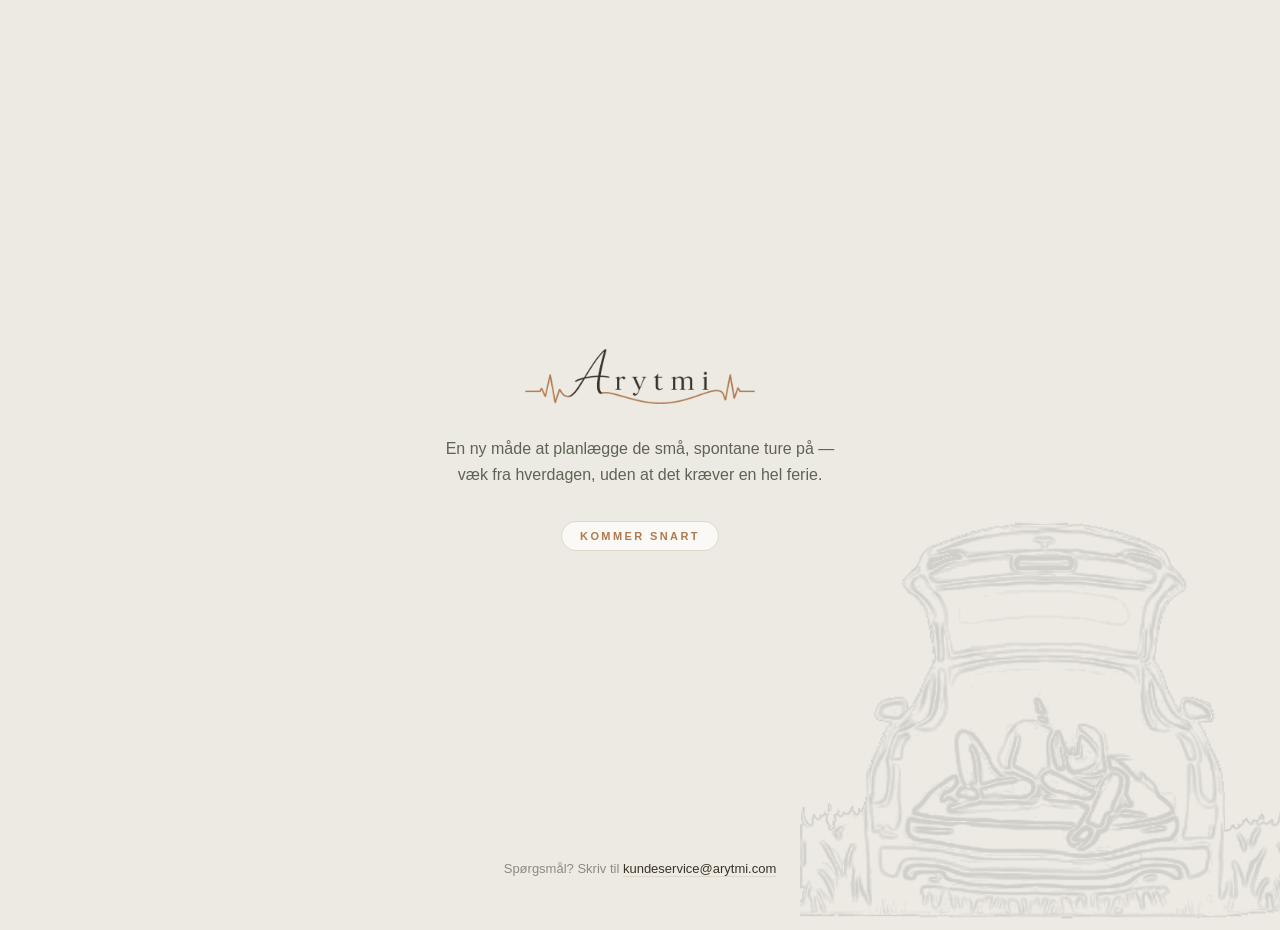
==== index.html @ 5a31b694 "Kontaktadressen er kundeservice@arytmi.com Faelles postkasse for Kennet og Oliivia i stedet for olii" ====
<!doctype html>
<html lang="da">
<head>
<meta charset="UTF-8">
<!--
  INDHOLDSPOLITIK (CSP). Tilføjet 11. september 2026.

  Den siger, hvad browseren OVERHOVEDET må hente på den her side. Alt er
  `none` som udgangspunkt, og så åbnes der præcis det, siden bruger:

    style-src 'self' 'unsafe-inline'    sidens eget <style>, som står inline.
    img-src 'self'                      logo, bil og favicons. Alle herfra.

  Siden har intet script og taler ikke med nogen server, så der er hverken
  script-src eller connect-src. Kommer der et script her en dag, siger
  browserkonsollen fra med det samme.
    base-uri 'none'      ingen kan skyde et <base>-tag ind og flytte
                         alle relative adresser et andet sted hen.
    form-action 'none'   formularerne herinde sendes af JavaScript, som
                         altid kalder preventDefault(). Uden den linje
                         ville en formular uden JavaScript submitte til
                         sig selv med GET - og på aktiver- og
                         nulstil-siderne ville kodeordet så stå i
                         adresselinjen og i browserhistorikken.

  HVORFOR ET <meta>-TAG OG IKKE EN HTTP-HEADER: siderne udgives af GitHub
  Pages, som ikke kan sætte headers. Prisen er, at `frame-ancestors` og
  `report-uri` IKKE virker i et meta-tag - de ignoreres. Siderne kan
  altså stadig lægges i en iframe af en fremmed. Skal det lukkes, kræver
  det en vært, der kan sætte headers (Cloudflare Pages, Netlify).

  HVORFOR 'unsafe-inline' OG IKKE HASHES: al CSS og JavaScript står inline
  i filen, og hashes ville være strengere. De ville også betyde, at siden
  holder op med at virke, hver gang nogen retter et komma i scriptet og
  glemmer at regne hashen om - lydløst, uden fejl på skærmen. På en side,
  hvor en kunde aktiverer sin konto, er det den dyreste slags fælde.
  Beskyttelsen mod indsprøjtet HTML ligger et andet sted, og den er reel:
  siderne skriver ALTID med textContent, aldrig innerHTML.

  ⚠️ `connect-src` peger på Supabase-projektets adresse. Skiftes projektet
  - fx ved en genskabelse fra backup - skal den her linje med. Ellers kan
  siden ikke tale med serveren, og fejlen står kun i browserkonsollen.
-->
<meta http-equiv="Content-Security-Policy" content="default-src 'none'; style-src 'self' 'unsafe-inline'; img-src 'self'; base-uri 'none'; form-action 'none'">
<meta name="viewport" content="width=device-width, initial-scale=1">
<title>Arytmi — kommer snart</title>
<meta name="description" content="Arytmi. En ny måde at planlægge de små, spontane ture på. Kommer snart.">
<link rel="icon" href="favicon.ico" sizes="any">
<link rel="icon" href="favicon-32.png" sizes="32x32" type="image/png">
<link rel="apple-touch-icon" href="apple-touch-icon-180.png">
<style>
  @charset "UTF-8";
  :root{
    --gran:#3a3227;
    --gran-mørk:#241f18;
    --fjord:#5f6353;
    --rav:#b0794e;
    --bund:#eceae3;
    --flade:#faf9f5;
    --tekst:#2e2a24;
    --dæmpet:#8e8a7f;
    --linje:#ddd8cb;
  }
  *{margin:0;padding:0;box-sizing:border-box}
  html,body{height:100%}
  body{
    background:var(--bund);
    color:var(--tekst);
    font-family:-apple-system,BlinkMacSystemFont,"Segoe UI",Roboto,sans-serif;
    display:flex;
    align-items:center;
    justify-content:center;
    min-height:100dvh;
    position:relative;
    overflow:hidden;
    padding:24px;
  }
  .bil{
    position:absolute;
    bottom:-30px;
    right:-40px;
    width:min(70vw,520px);
    opacity:.14;
    filter:grayscale(1);
    pointer-events:none;
  }
  .indhold{
    position:relative;
    z-index:1;
    text-align:center;
    max-width:420px;
  }
  .logo{
    width:min(230px,60vw);
    height:auto;
    margin:0 auto 32px;
    display:block;
  }
  .sr-only{
    position:absolute;width:1px;height:1px;padding:0;margin:-1px;overflow:hidden;
    clip:rect(0,0,0,0);white-space:nowrap;border:0;
  }
  p.lead{
    font-size:16px;
    line-height:1.6;
    color:var(--fjord);
    margin-bottom:34px;
  }
  .etiket{
    display:inline-block;
    font-size:11px;
    letter-spacing:2.4px;
    text-transform:uppercase;
    color:var(--rav);
    font-weight:600;
    border:1px solid var(--linje);
    border-radius:20px;
    padding:8px 18px;
    background:var(--flade);
  }
  footer{
    position:absolute;
    bottom:24px;
    left:0;
    right:0;
    text-align:center;
    font-size:13px;
    color:var(--dæmpet);
  }
  footer a{
    color:var(--gran);
    text-decoration:none;
    border-bottom:1px solid var(--linje);
  }
</style>
</head>
<body>
  <img class="bil" src="bil-streg.png" alt="" aria-hidden="true">
  <div class="indhold">
    <h1 class="sr-only">Arytmi</h1>
    <img class="logo" src="logo.png" alt="Arytmi">
    <p class="lead">En ny måde at planlægge de små, spontane ture på — væk fra hverdagen, uden at det kræver en hel ferie.</p>
    <span class="etiket">Kommer snart</span>
  </div>
  <footer>Spørgsmål? Skriv til <a href="mailto:kundeservice@arytmi.com">kundeservice@arytmi.com</a></footer>
</body>
</html>
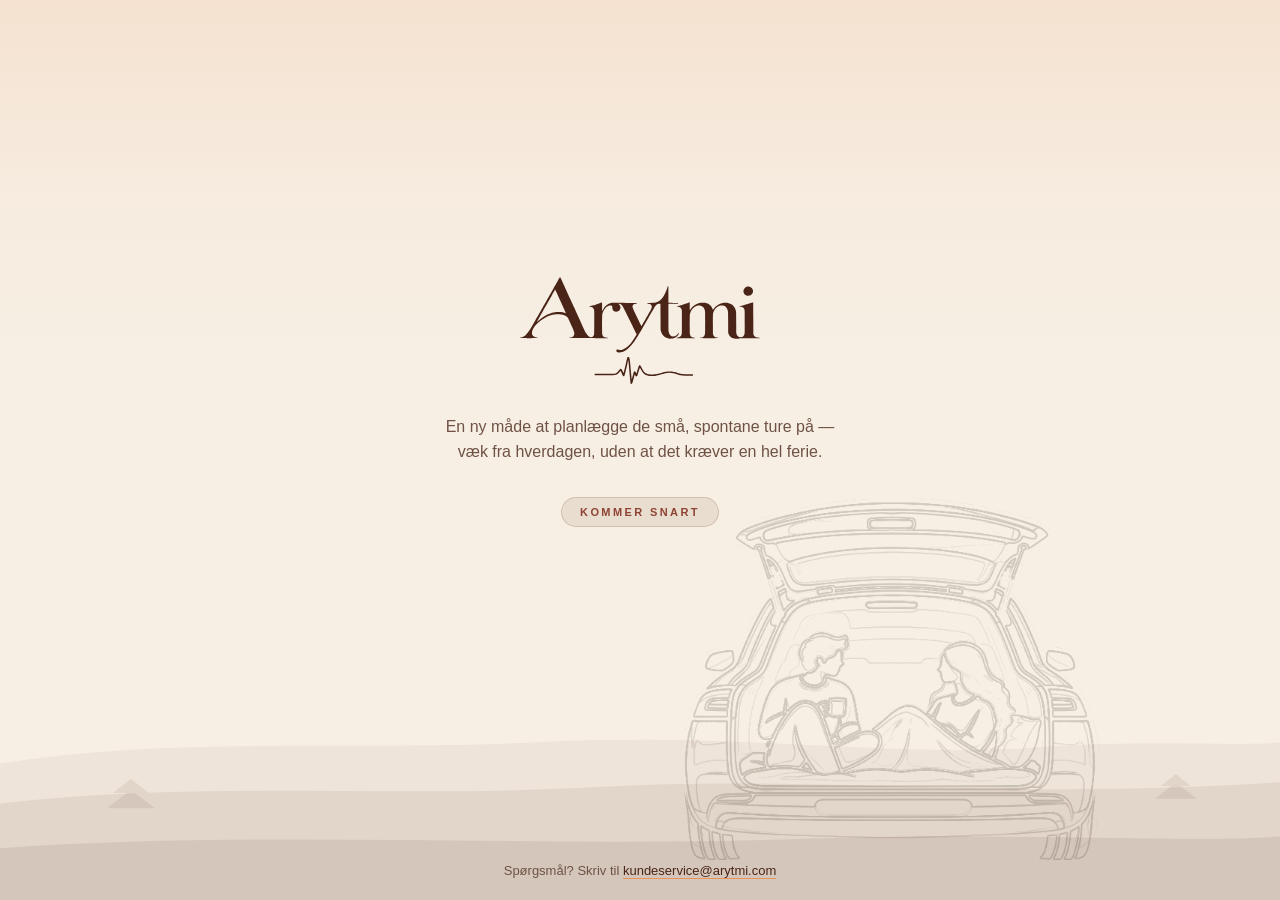
==== commit 6f939d37: "Forsiden i appens nye udseende Oliivias palette, det nye logo (arytmi_brun.svg fra app-repoet), en s" ====
--- a/index.html
+++ b/index.html
@@ -50,22 +50,23 @@
 <link rel="apple-touch-icon" href="apple-touch-icon-180.png">
 <style>
   @charset "UTF-8";
+  /* Ny udgave 27/9 2026: appens palette, logo og signaturbil, så siden ser
+     ud som appen. Farverne er Oliivias palette (samme som app.css); de
+     afledte (dæmpet tekst, streger) er brun blandet i creme, som i appen. */
   :root{
-    --gran:#3a3227;
-    --gran-mørk:#241f18;
-    --fjord:#5f6353;
-    --rav:#b0794e;
-    --bund:#eceae3;
-    --flade:#faf9f5;
-    --tekst:#2e2a24;
-    --dæmpet:#8e8a7f;
-    --linje:#ddd8cb;
+    --brun:#4a2417;          /* Deep Brown */
+    --creme:#f7efe4;         /* Warm Cream */
+    --sand:#e9ddcf;          /* Soft Sand */
+    --rust:#8e4333;          /* Warm Rust Red — 5,2:1 på sand */
+    --cta:#e8935a;           /* CTA Orange */
+    --daempet:#6f5245;       /* brun i creme — 5,9:1 på creme */
+    --linje:rgba(74,36,23,.16);
   }
   *{margin:0;padding:0;box-sizing:border-box}
   html,body{height:100%}
   body{
-    background:var(--bund);
-    color:var(--tekst);
+    background:var(--creme);
+    color:var(--brun);
     font-family:-apple-system,BlinkMacSystemFont,"Segoe UI",Roboto,sans-serif;
     display:flex;
     align-items:center;
@@ -73,15 +74,22 @@
     min-height:100dvh;
     position:relative;
     overflow:hidden;
-    padding:24px;
+    padding:24px 24px 120px;
   }
+  /* Landskabet fra appens baggrund (.app-baggrund i appens index.html):
+     varm hvisken øverst, bakker og to træer nederst. */
+  .landskab{position:absolute;inset:0;pointer-events:none;z-index:0}
+  .landskab::before{content:'';position:absolute;top:0;left:0;right:0;height:360px;
+    background:linear-gradient(to bottom,rgba(232,147,90,.14),rgba(232,147,90,.04) 52%,transparent)}
+  .landskab svg{position:absolute;bottom:0;left:0;width:100%;height:200px}
+  /* Signaturbilen som stregtegning — den ægte illustration kørt gennem
+     brand/lav-stregtegning.py i app-repoet. Står på bakkerne, bag dem. */
   .bil{
     position:absolute;
-    bottom:-30px;
-    right:-40px;
-    width:min(70vw,520px);
-    opacity:.14;
-    filter:grayscale(1);
+    bottom:34px;
+    right:max(-30px, calc(50% - 460px));
+    width:min(64vw,420px);
+    opacity:.2;
     pointer-events:none;
   }
   .indhold{
@@ -91,9 +99,9 @@
     max-width:420px;
   }
   .logo{
-    width:min(230px,60vw);
+    width:min(240px,62vw);
     height:auto;
-    margin:0 auto 32px;
+    margin:0 auto 30px;
     display:block;
   }
   .sr-only{
@@ -103,42 +111,54 @@
   p.lead{
     font-size:16px;
     line-height:1.6;
-    color:var(--fjord);
-    margin-bottom:34px;
+    color:var(--daempet);
+    margin-bottom:32px;
   }
   .etiket{
     display:inline-block;
     font-size:11px;
     letter-spacing:2.4px;
     text-transform:uppercase;
-    color:var(--rav);
-    font-weight:600;
+    color:var(--rust);
+    font-weight:700;
     border:1px solid var(--linje);
     border-radius:20px;
     padding:8px 18px;
-    background:var(--flade);
+    background:var(--sand);
   }
   footer{
     position:absolute;
-    bottom:24px;
+    bottom:22px;
     left:0;
     right:0;
     text-align:center;
     font-size:13px;
-    color:var(--dæmpet);
+    color:var(--daempet);
+    z-index:1;
   }
   footer a{
-    color:var(--gran);
+    color:var(--brun);
     text-decoration:none;
-    border-bottom:1px solid var(--linje);
+    border-bottom:1px solid var(--cta);
   }
 </style>
 </head>
 <body>
-  <img class="bil" src="bil-streg.png" alt="" aria-hidden="true">
+  <div class="landskab" aria-hidden="true">
+    <img class="bil" src="signaturbil-streg.png" alt="">
+    <svg viewBox="0 0 430 170" preserveAspectRatio="none">
+      <path d="M0 54 C60 30 120 44 180 36 C250 27 300 50 350 40 C390 33 415 40 430 36 V170 H0 Z" fill="#4a2417" opacity=".05"/>
+      <path d="M0 88 C70 68 130 84 200 74 C280 63 330 86 430 70 V170 H0 Z" fill="#4a2417" opacity=".07"/>
+      <path d="M0 126 C90 110 180 126 270 118 C340 112 400 122 430 116 V170 H0 Z" fill="#4a2417" opacity=".09"/>
+      <g fill="#4a2417" opacity=".08">
+        <path d="m36 92 8-16 8 16zM38 79l6-12 6 12z"/>
+        <path d="m388 84 7-14 7 14zM390 73l5-10 5 10z"/>
+      </g>
+    </svg>
+  </div>
   <div class="indhold">
     <h1 class="sr-only">Arytmi</h1>
-    <img class="logo" src="logo.png" alt="Arytmi">
+    <img class="logo" src="logo-2026.svg" alt="Arytmi">
     <p class="lead">En ny måde at planlægge de små, spontane ture på — væk fra hverdagen, uden at det kræver en hel ferie.</p>
     <span class="etiket">Kommer snart</span>
   </div>
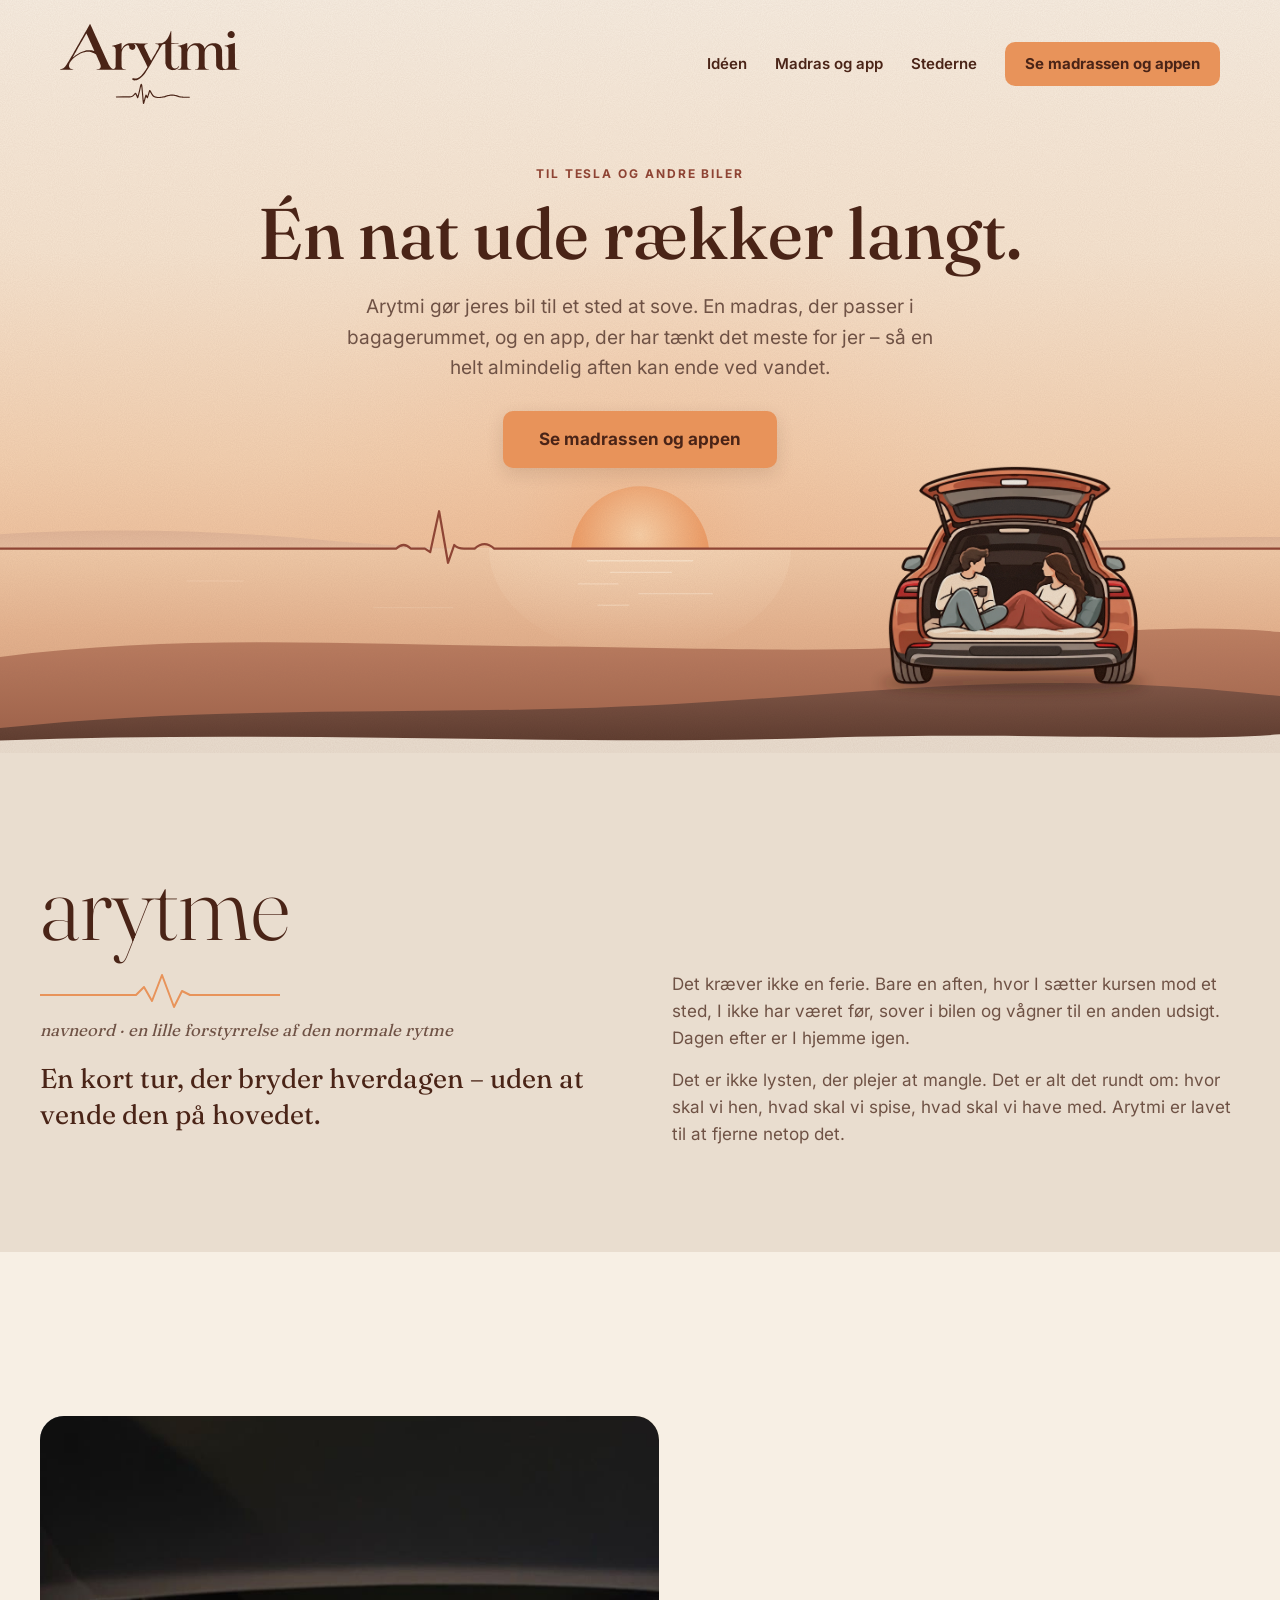
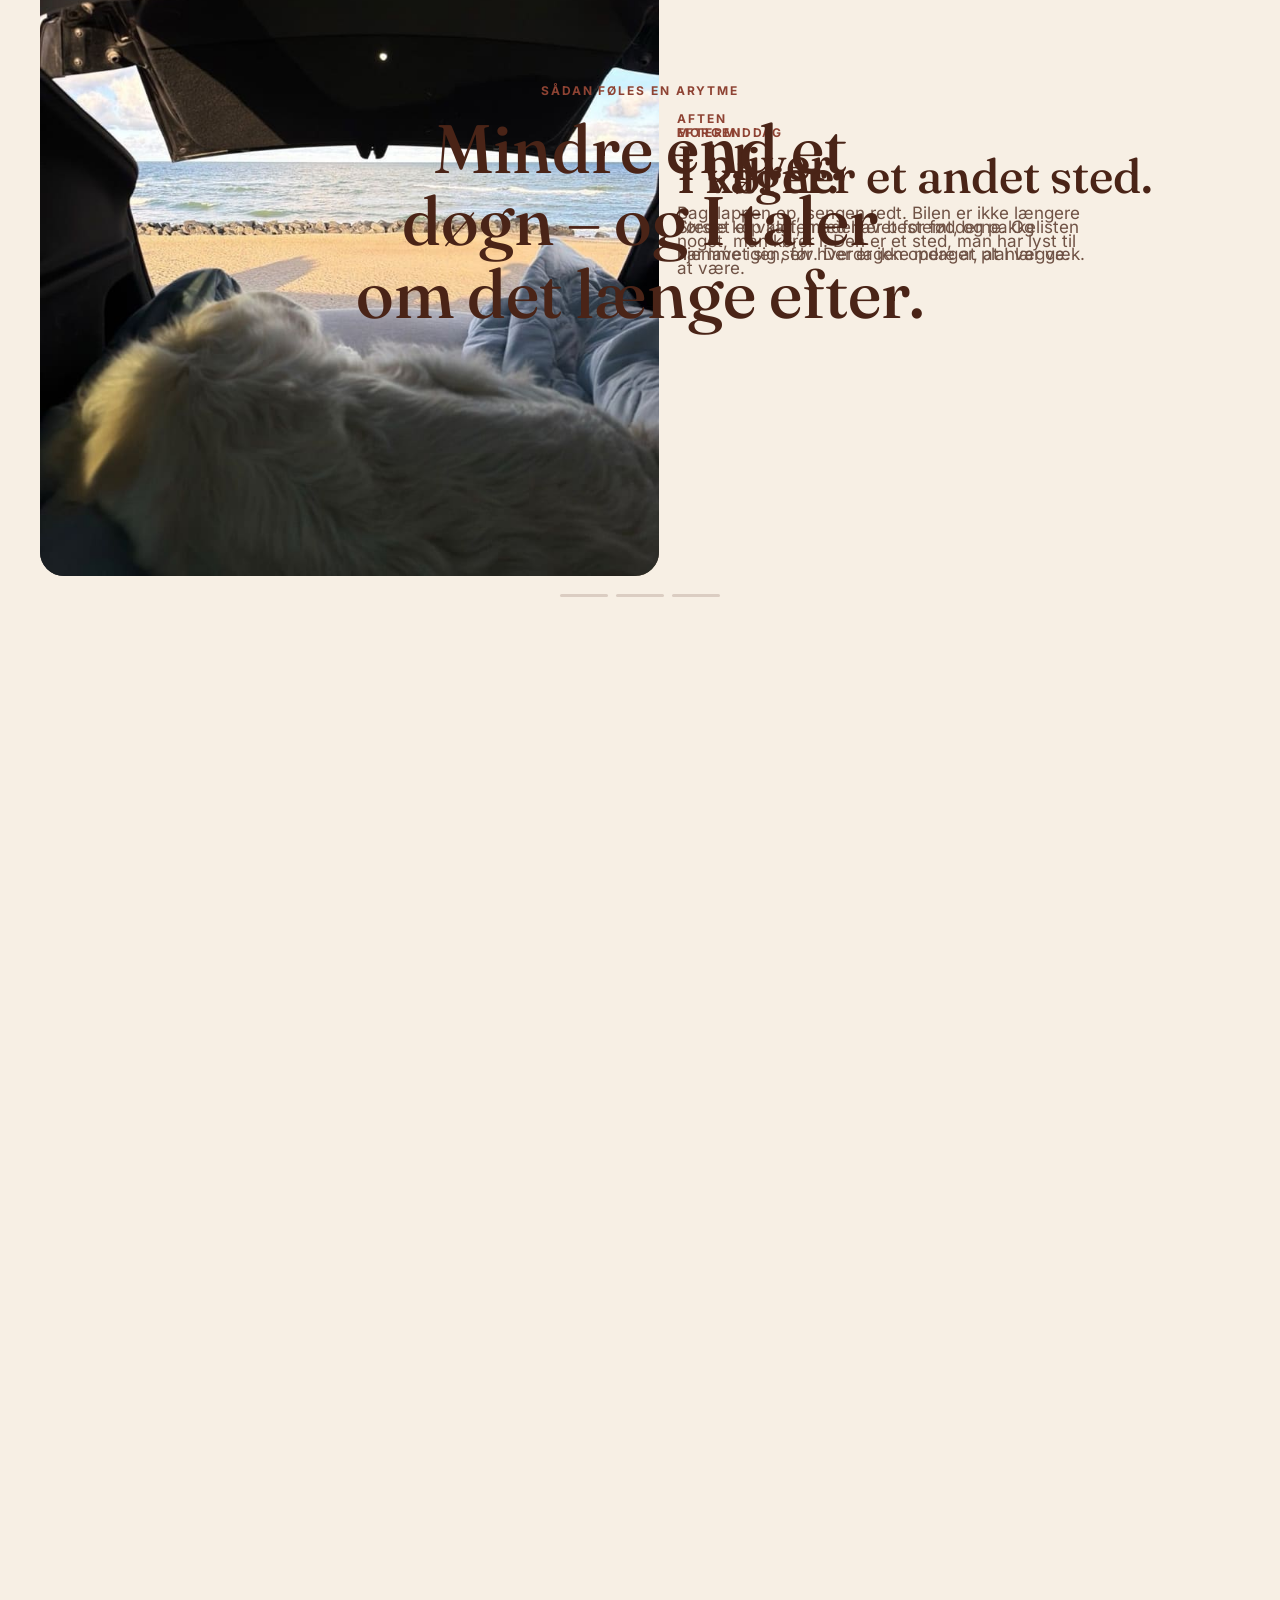
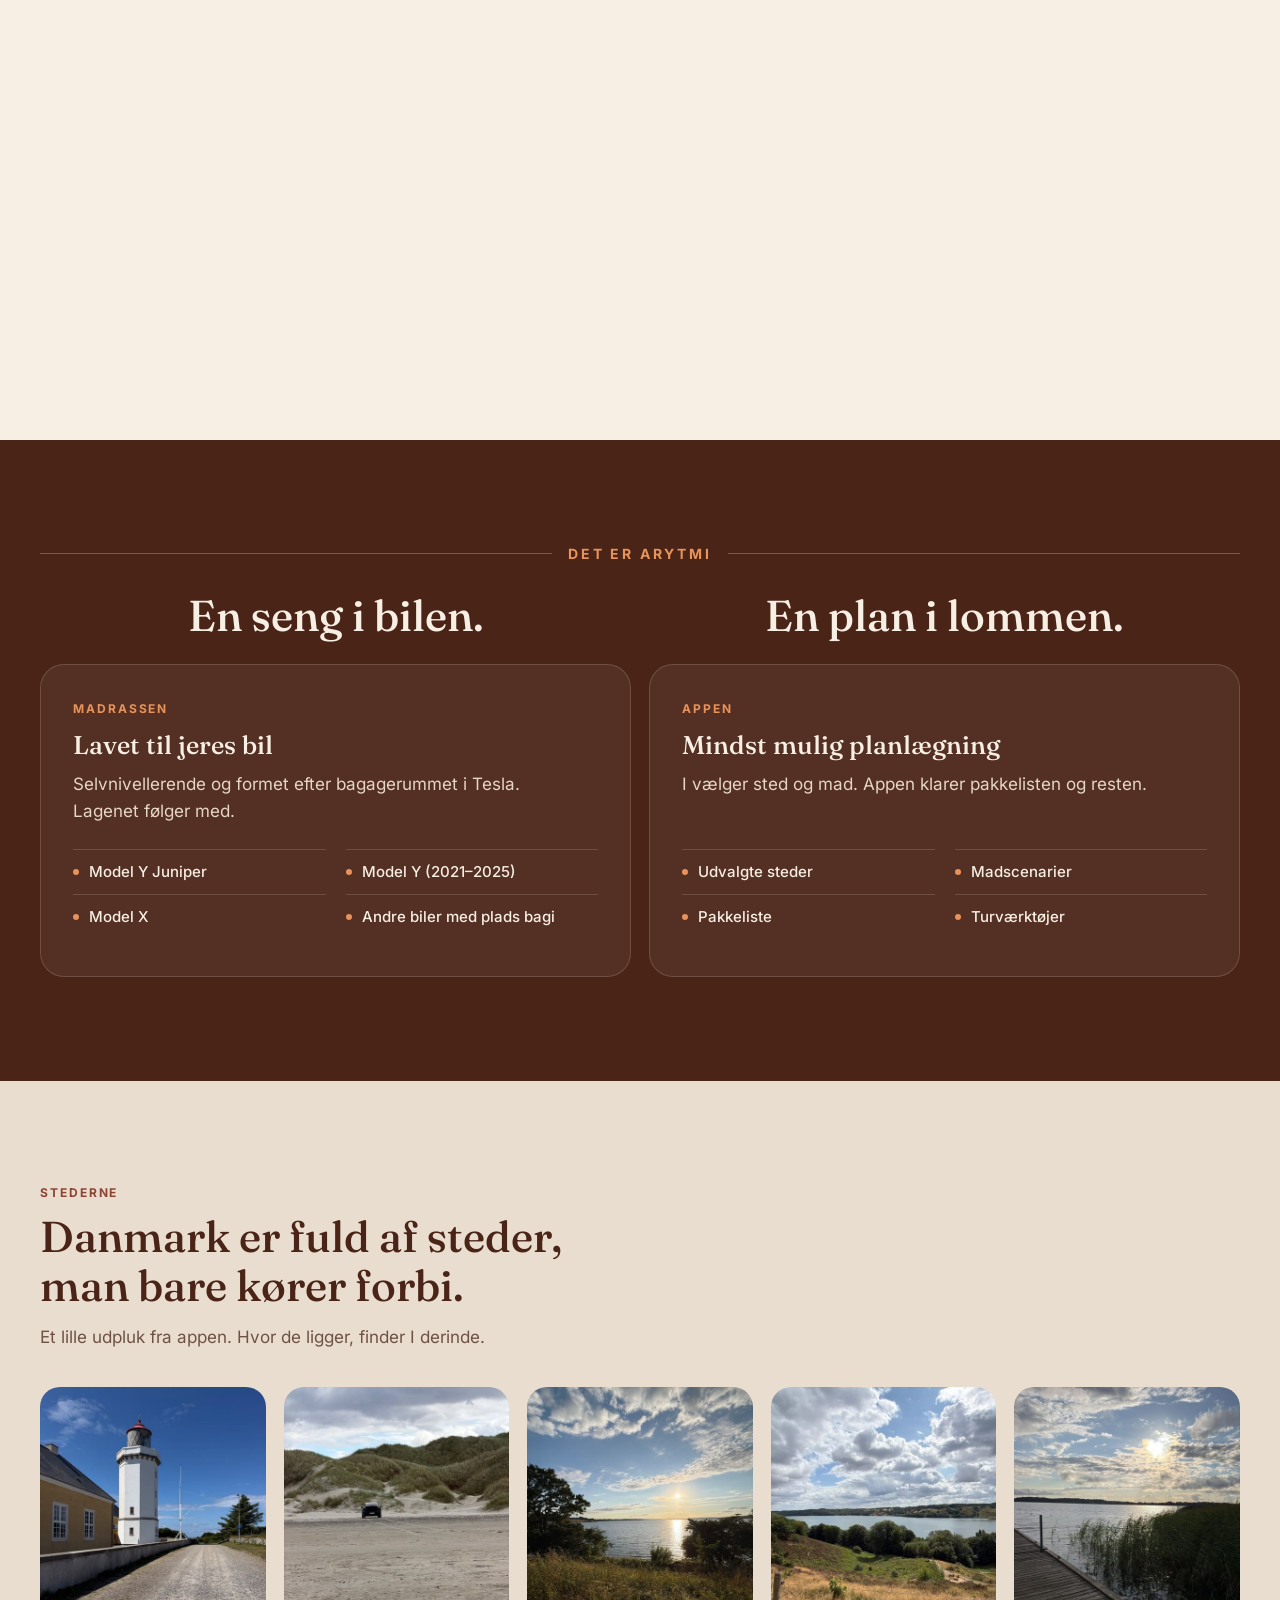
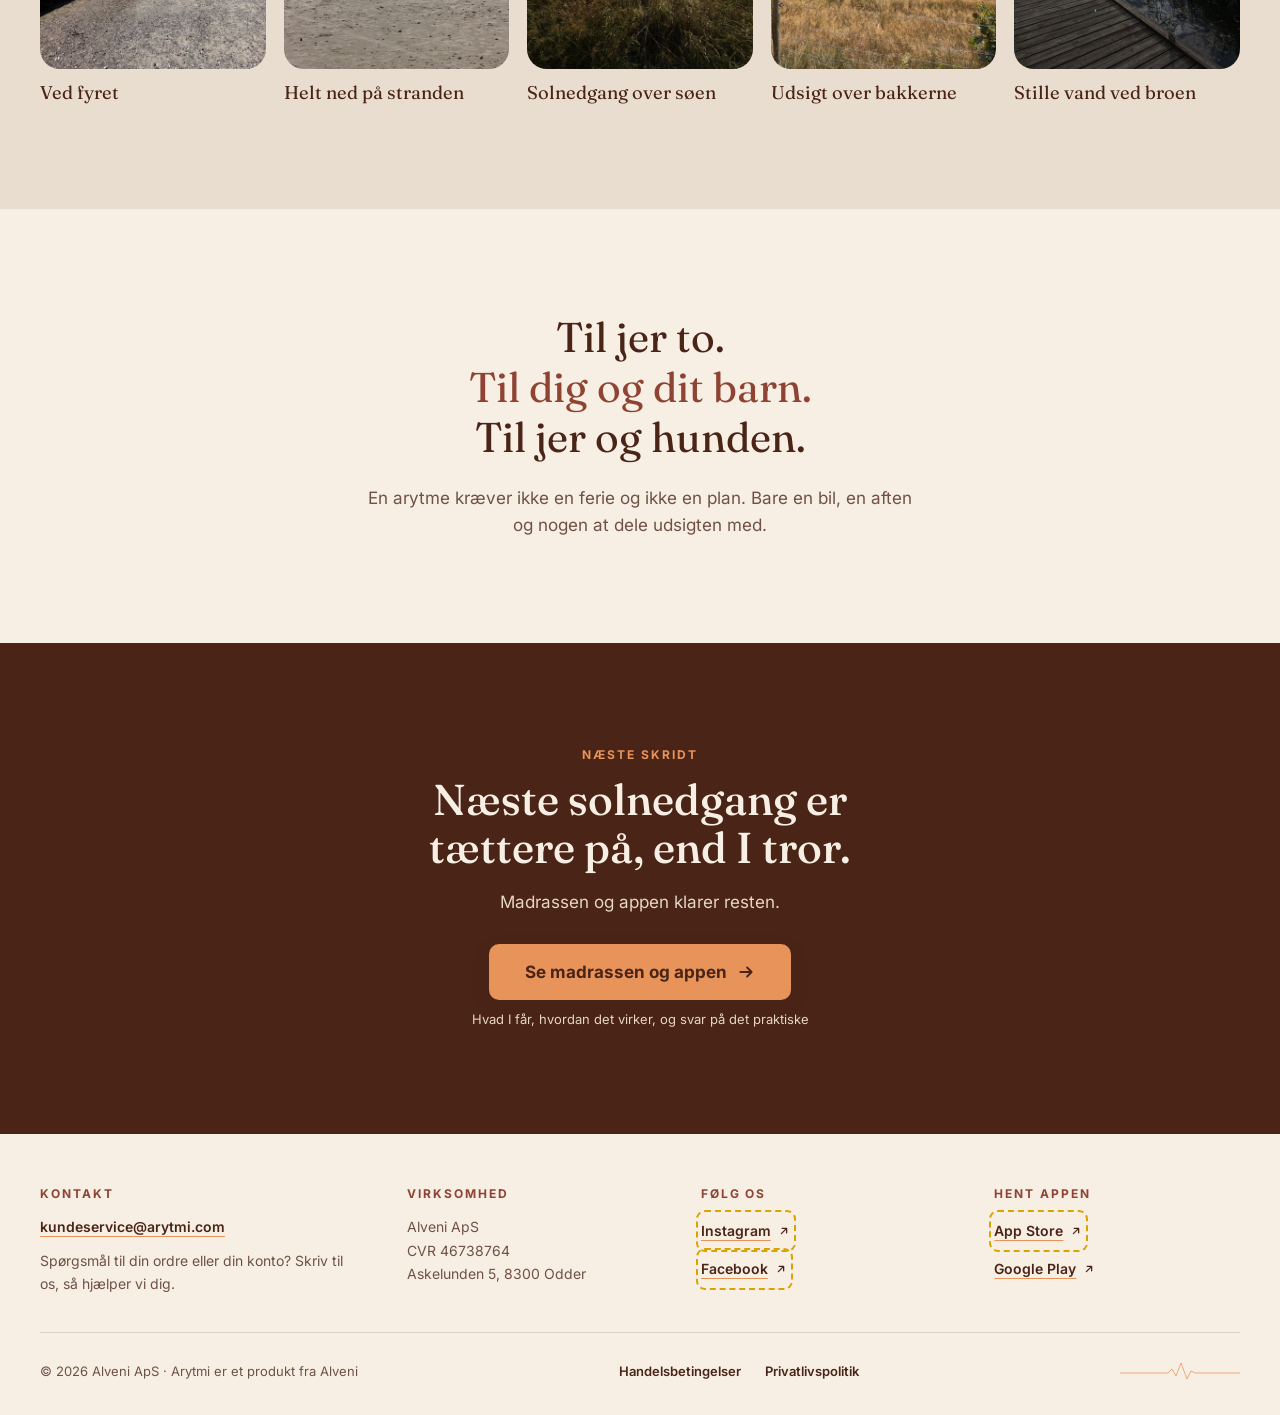
==== commit cb59f6c8: "Ny forside til arytmi.com: tegnet scene, øjeblikke og scroll-bevægelse Afløser "kommer snart". Siden" ====
--- a/index.html
+++ b/index.html
@@ -9,159 +9,885 @@
   `none` som udgangspunkt, og så åbnes der præcis det, siden bruger:
 
     style-src 'self' 'unsafe-inline'    sidens eget <style>, som står inline.
-    img-src 'self'                      logo, bil og favicons. Alle herfra.
+    img-src 'self'                      fotos, tegning, logo og favicons. Alle herfra.
+    font-src 'self'                     sidens egne skrifter i fonts/. Uden den
+                                        blokeres Fraunces og Inter lydløst (kun en
+                                        fejl i konsollen), og hele udtrykket falder
+                                        tilbage til systemskrift. (Tilføjet 3/10 2026.)
 
   Siden har intet script og taler ikke med nogen server, så der er hverken
   script-src eller connect-src. Kommer der et script her en dag, siger
   browserkonsollen fra med det samme.
     base-uri 'none'      ingen kan skyde et <base>-tag ind og flytte
                          alle relative adresser et andet sted hen.
-    form-action 'none'   formularerne herinde sendes af JavaScript, som
-                         altid kalder preventDefault(). Uden den linje
-                         ville en formular uden JavaScript submitte til
-                         sig selv med GET - og på aktiver- og
-                         nulstil-siderne ville kodeordet så stå i
-                         adresselinjen og i browserhistorikken.
+    form-action 'none'   formularerne på aktiver- og nulstil-siderne sendes
+                         af JavaScript, som altid kalder preventDefault().
+                         Uden den linje ville en formular uden JavaScript
+                         submitte til sig selv med GET - og kodeordet ville
+                         så stå i adresselinjen og i browserhistorikken.
 
   HVORFOR ET <meta>-TAG OG IKKE EN HTTP-HEADER: siderne udgives af GitHub
   Pages, som ikke kan sætte headers. Prisen er, at `frame-ancestors` og
   `report-uri` IKKE virker i et meta-tag - de ignoreres. Siderne kan
   altså stadig lægges i en iframe af en fremmed. Skal det lukkes, kræver
   det en vært, der kan sætte headers (Cloudflare Pages, Netlify).
-
-  HVORFOR 'unsafe-inline' OG IKKE HASHES: al CSS og JavaScript står inline
-  i filen, og hashes ville være strengere. De ville også betyde, at siden
-  holder op med at virke, hver gang nogen retter et komma i scriptet og
-  glemmer at regne hashen om - lydløst, uden fejl på skærmen. På en side,
-  hvor en kunde aktiverer sin konto, er det den dyreste slags fælde.
-  Beskyttelsen mod indsprøjtet HTML ligger et andet sted, og den er reel:
-  siderne skriver ALTID med textContent, aldrig innerHTML.
-
-  ⚠️ `connect-src` peger på Supabase-projektets adresse. Skiftes projektet
-  - fx ved en genskabelse fra backup - skal den her linje med. Ellers kan
-  siden ikke tale med serveren, og fejlen står kun i browserkonsollen.
 -->
-<meta http-equiv="Content-Security-Policy" content="default-src 'none'; style-src 'self' 'unsafe-inline'; img-src 'self'; base-uri 'none'; form-action 'none'">
+<meta http-equiv="Content-Security-Policy" content="default-src 'none'; style-src 'self' 'unsafe-inline'; img-src 'self'; font-src 'self'; base-uri 'none'; form-action 'none'">
 <meta name="viewport" content="width=device-width, initial-scale=1">
-<title>Arytmi — kommer snart</title>
-<meta name="description" content="Arytmi. En ny måde at planlægge de små, spontane ture på. Kommer snart.">
-<link rel="icon" href="favicon.ico" sizes="any">
-<link rel="icon" href="favicon-32.png" sizes="32x32" type="image/png">
-<link rel="apple-touch-icon" href="apple-touch-icon-180.png">
+<!--
+  FORSIDEN — arytmi.com. Skrevet om 3. oktober 2026 efter Kennets gennemsyn:
+  mere indhold, en tegnet scene i toppen i stedet for et foto, og ingen
+  konto/login i toppen.
+
+  1) SIDEN ER TIDLØS, FUNNELEN SKIFTER. Forsiden beskriver Arytmi uden tema
+     (ingen efterårsferie, ingen lanceringskampagne), fordi funnelen bag den
+     skifter med det tema, der køres. ALLE knapper til shoppen peger derfor på
+     `shop` (shop.html i dette repo), som sender videre. Skiftes funnelen, rettes
+     KUN shop.html - aldrig knapperne her.
+
+  2) INGEN PRIS OG INTET KØBSORD. Appens "Opret en konto" fører hertil.
+     Apple 3.1.1 og Googles external offers rammer et link fra appen, der
+     fører til et KØB. Derfor: ingen pris, ingen Køb/Bestil, intet "begrænset
+     antal" her. Det hører til salgssiden. Se Arytmi-backend-plan.md, KUNDEREJSEN.
+
+  3) KONTO OG KODEORD hører til i appen, ikke her (Kennet 3/10): "Glemt
+     kodeord" i appen fører til arytmi.com/nulstil. Modelnavnene følger
+     betalingssidens varianter (Model Y Juniper, Model Y (2021-2025), Model X).
+
+  4) FOTOS. Alle er fra appens egne ture (app-repoets billeder/), kun beskåret
+     og skaleret med sharp - farverne er urørte, og der er ingen metadata.
+     Vis aldrig et foto med en læsbar nummerplade.
+
+  5) INGEN STEDNAVNE (Kennet 3/10). Stederne er appens værdi - de vises, men
+     navngives ikke: ikke i tekst, billedtekst, alt-tekst eller filnavn (repoet
+     er offentligt). Hvilket foto der er hvilket sted, står i app-repoets
+     Arytmi-status.md, ikke her.
+-->
+<title>Arytmi – små ture i jeres bil</title>
+<meta name="description" content="Arytmi gør jeres bil til et sted at sove: en madras formet efter Tesla, som også passer i andre biler, og en app, der har tænkt det meste for jer. Til korte ture, hvor I sover ude og vågner til en anden udsigt.">
+<link rel="canonical" href="https://arytmi.com/">
+<meta property="og:type" content="website">
+<meta property="og:url" content="https://arytmi.com/">
+<meta property="og:locale" content="da_DK">
+<meta property="og:title" content="Arytmi – én nat ude rækker langt">
+<meta property="og:description" content="En madras til jeres bil og en app, der har tænkt det meste for jer. Så en helt almindelig aften kan ende ved vandet.">
+<meta property="og:image" content="https://arytmi.com/billeder/forside-del.jpg?v=20261003">
+<meta property="og:image:width" content="1050">
+<meta property="og:image:height" content="551">
+<meta property="og:image:alt" content="En sort Tesla med bagklappen oppe og en redt madras i bagagerummet, ved en bro over vandet.">
+<meta name="theme-color" content="#f7efe4">
+<meta name="color-scheme" content="light">
+<link rel="preload" href="fonts/fraunces.woff2?v=20261003" as="font" type="font/woff2" crossorigin>
+<link rel="preload" href="fonts/inter.woff2?v=20261003" as="font" type="font/woff2" crossorigin>
+<link rel="icon" href="favicon.ico?v=20260927" sizes="any">
+<link rel="icon" href="favicon-32.png?v=20260927" sizes="32x32" type="image/png">
+<link rel="apple-touch-icon" href="apple-touch-icon-180.png?v=20260927">
 <style>
   @charset "UTF-8";
-  /* Ny udgave 27/9 2026: appens palette, logo og signaturbil, så siden ser
-     ud som appen. Farverne er Oliivias palette (samme som app.css); de
-     afledte (dæmpet tekst, streger) er brun blandet i creme, som i appen. */
+  /* Skrifterne er de samme som appens (app.css) og kopieret uændret fra
+     app-repoets fonts/, med OFL-licenserne ved siden af. Fraunces er også
+     salgssidens overskriftsskrift, så skiftet til shoppen ikke føles som et
+     andet firma. */
+  @font-face{font-family:'Fraunces';font-style:normal;font-weight:300 700;font-display:swap;src:url('fonts/fraunces.woff2?v=20261003') format('woff2')}
+  @font-face{font-family:'Inter';font-style:normal;font-weight:400 700;font-display:swap;src:url('fonts/inter.woff2?v=20261003') format('woff2')}
+
+  /* Oliivias palette, samme som appen og domænets andre sider. Kontrast
+     (regnet): brun på cta 6,0:1 · rust på creme 6,2:1, på sand 5,3:1 ·
+     dæmpet på creme 6,3:1, på sand 5,4:1 · creme på brun 12,6:1. */
   :root{
-    --brun:#4a2417;          /* Deep Brown */
-    --creme:#f7efe4;         /* Warm Cream */
-    --sand:#e9ddcf;          /* Soft Sand */
-    --rust:#8e4333;          /* Warm Rust Red — 5,2:1 på sand */
-    --cta:#e8935a;           /* CTA Orange */
-    --daempet:#6f5245;       /* brun i creme — 5,9:1 på creme */
+    --brun:#4a2417;
+    --creme:#f7efe4;
+    --sand:#e9ddcf;
+    --rust:#8e4333;
+    --cta:#e8935a;
+    --cta-hover:#e07f42;
+    --daempet:#6f5245;
+    --creme-daempet:#e6d6c4;
     --linje:rgba(74,36,23,.16);
-  }
-  *{margin:0;padding:0;box-sizing:border-box}
-  html,body{height:100%}
+    --toning:20,18,14;
+    --gutter:16px;
+    --serif:'Fraunces',Georgia,serif;
+    --sans:'Inter',-apple-system,BlinkMacSystemFont,'Segoe UI',Roboto,sans-serif;
+  }
+  @media (min-width:360px){:root{--gutter:20px}}
+  @media (min-width:900px){:root{--gutter:40px}}
+
+  *,*::before,*::after{box-sizing:border-box}
+  html{color-scheme:light;-webkit-text-size-adjust:100%}
+  @media (prefers-reduced-motion:no-preference){html{scroll-behavior:smooth}}
   body{
+    margin:0;
     background:var(--creme);
     color:var(--brun);
-    font-family:-apple-system,BlinkMacSystemFont,"Segoe UI",Roboto,sans-serif;
-    display:flex;
-    align-items:center;
-    justify-content:center;
-    min-height:100dvh;
-    position:relative;
-    overflow:hidden;
-    padding:24px 24px 120px;
-  }
-  /* Landskabet fra appens baggrund (.app-baggrund i appens index.html):
-     varm hvisken øverst, bakker og to træer nederst. */
-  .landskab{position:absolute;inset:0;pointer-events:none;z-index:0}
-  .landskab::before{content:'';position:absolute;top:0;left:0;right:0;height:360px;
-    background:linear-gradient(to bottom,rgba(232,147,90,.14),rgba(232,147,90,.04) 52%,transparent)}
-  .landskab svg{position:absolute;bottom:0;left:0;width:100%;height:200px}
-  /* Signaturbilen som stregtegning — den ægte illustration kørt gennem
-     brand/lav-stregtegning.py i app-repoet. Står på bakkerne, bag dem. */
-  .bil{
-    position:absolute;
-    bottom:34px;
-    right:max(-30px, calc(50% - 460px));
-    width:min(64vw,420px);
-    opacity:.2;
-    pointer-events:none;
-  }
-  .indhold{
-    position:relative;
-    z-index:1;
-    text-align:center;
-    max-width:420px;
-  }
-  .logo{
-    width:min(240px,62vw);
-    height:auto;
-    margin:0 auto 30px;
-    display:block;
-  }
+    font-family:var(--sans);
+    font-size:17px;
+    line-height:1.6;
+    overflow-x:hidden;
+  }
+  @media (max-width:359px){body{font-size:16px;line-height:1.55}}
+  img{max-width:100%;height:auto;display:block}
+  h1,h2,h3,p,figure,ul,ol{margin:0}
+  h1,h2{text-wrap:balance}
+  ul,ol{padding:0;list-style:none}
+  a{color:inherit}
+  section[id]{scroll-margin-top:16px}
   .sr-only{
     position:absolute;width:1px;height:1px;padding:0;margin:-1px;overflow:hidden;
     clip:rect(0,0,0,0);white-space:nowrap;border:0;
   }
-  p.lead{
-    font-size:16px;
-    line-height:1.6;
-    color:var(--daempet);
-    margin-bottom:32px;
-  }
-  .etiket{
-    display:inline-block;
-    font-size:11px;
-    letter-spacing:2.4px;
+
+  /* Overlinjer: Inter 700 i versaler. Letter-spacing .16em og ikke
+     salgssidens .22em, så overlinjerne holder sig på én linje
+     ned til 320 px. */
+  .overlinje{
+    display:block;
+    font-family:var(--sans);
+    font-weight:700;
+    font-size:12px;
+    line-height:1.4;
+    letter-spacing:.16em;
     text-transform:uppercase;
     color:var(--rust);
+    margin-bottom:12px;
+  }
+  h1{
+    font-family:var(--serif);
+    font-weight:500;
+    font-size:clamp(2.1rem,1.35rem + 3.4vw,3.8rem);
+    line-height:1.08;
+    margin-bottom:16px;
+  }
+  h2{
+    font-family:var(--serif);
+    font-weight:500;
+    font-size:clamp(1.75rem,1.3rem + 2.4vw,2.7rem);
+    line-height:1.12;
+  }
+  h3{
+    font-family:var(--serif);
+    font-weight:500;
+    font-size:1.35rem;
+    line-height:1.2;
+  }
+  .broed{color:var(--daempet);max-width:34rem}
+  .broed + .broed{margin-top:14px}
+
+  /* KNAPPEN er en kopi af salgssidens knap (målt 3/10): samme farve, samme
+     brune tekst, samme radius og skygge. Det er det element, kunden ser på
+     begge sider af skiftet til shoppen. */
+  .knap{
+    display:inline-flex;
+    align-items:center;
+    justify-content:center;
+    gap:10px;
+    text-align:center;
+    background:var(--cta);
+    color:var(--brun);
+    font-family:var(--sans);
     font-weight:700;
-    border:1px solid var(--linje);
-    border-radius:20px;
-    padding:8px 18px;
-    background:var(--sand);
-  }
+    font-size:17px;
+    line-height:1.2;
+    text-decoration:none;
+    border-radius:10px;
+    padding:18px 36px;
+    min-height:44px;
+    box-shadow:0 6px 18px rgba(74,36,23,.14);
+  }
+  .knap svg{width:18px;height:18px;flex:none}
+  .knap:hover{background:var(--cta-hover)}
+  .knap:active{transform:translateY(1px)}
+  .knap.lille{font-size:15px;padding:12px 20px;box-shadow:none}
+  a:focus-visible{outline:3px solid var(--brun);outline-offset:3px;border-radius:4px}
+  .moerk a:focus-visible{outline-color:var(--creme)}
+  @media (max-width:899px){.knap:not(.lille){display:flex;width:100%;max-width:420px}}
+  .efter-knap{font-size:13px;line-height:1.5;color:var(--daempet);margin-top:10px}
+
+  .tekstlink{
+    display:inline-flex;align-items:center;gap:6px;
+    min-height:44px;
+    font-weight:600;color:var(--brun);text-decoration:none;
+  }
+  .tekstlink span{border-bottom:1px solid var(--cta)}
+  .tekstlink svg{width:16px;height:16px;flex:none}
+  .indlejret{
+    font-weight:600;color:inherit;
+    text-decoration:underline;text-decoration-color:var(--cta);
+    text-decoration-thickness:1px;text-underline-offset:4px;
+    padding:10px 0;margin:-10px 0;
+  }
+
+  /* ---------- HEADER: kun logoet på telefon; på desktop en lille menu ---------- */
+  .top{
+    position:relative;z-index:2;
+    display:flex;align-items:center;justify-content:space-between;gap:24px;
+    padding:14px var(--gutter);
+  }
+  .top .logo{width:clamp(130px,38vw,160px);height:auto}
+  .menu{display:none}
+
+  /* ---------- HERO: en tegnet scene i stedet for et foto ----------
+     Solnedgang over havet, klitter i paletten og den ÆGTE signaturbil
+     (billeder/signaturbil-1120.webp, indsat som <image> - aldrig gentegnet).
+     Horisonten er logoets pulslinje med ét slag: en arytme. Klitterne, havet
+     og solen er nye, enkle flader - ikke kopier af leveret grafik.
+     Scenen er tegnet én gang (#scene) og vist to gange med hver sin viewBox:
+     hele landskabet bag teksten på desktop, et udsnit med sol og bil under
+     teksten på telefon. Forreste klit har farven --sand, så scenen glider
+     over i næste sektion. */
+  .start{position:relative;background:var(--creme)}
+  /* Teksten står centreret over scenen - overskrift, én sætning, én knap -
+     som på apple.com. Linjen under knappen står i stedet nederst på siden. */
+  .hero-tekst{position:relative;z-index:1;padding:20px var(--gutter) 36px;text-align:center}
+  .hero-tekst .broed{margin:0 auto 28px;max-width:34rem}
+  .hero-tekst .knap{margin:0 auto}
+  .scene{display:block;width:100%;height:auto}
+  .scene-stor{display:none}
+  .puls-linje{fill:none;stroke:var(--rust);stroke-width:2.5;stroke-linejoin:round;stroke-linecap:round}
+  .sol-glod{transform-box:fill-box;transform-origin:center}
+  @media (prefers-reduced-motion:no-preference){
+    .puls-linje{stroke-dasharray:1;stroke-dashoffset:1;animation:tegn-puls 2.4s cubic-bezier(.3,.6,.2,1) .3s forwards}
+    .sol-glod{animation:aande 7s ease-in-out infinite}
+  }
+  @keyframes tegn-puls{to{stroke-dashoffset:0}}
+  @keyframes aande{50%{opacity:.6;transform:scale(1.08)}}
+
+  /* ---------- SEKTIONER ---------- */
+  .baand{padding:72px var(--gutter)}
+  .baand.sand{background:var(--sand)}
+  .indre{max-width:1240px;margin:0 auto}
+  .hoved{max-width:40rem;margin-bottom:36px}
+  .hoved h2{margin-bottom:14px}
+
+  /* arytme: ordet får en betydning */
+  .ord{
+    font-family:var(--serif);
+    font-weight:300;
+    font-size:clamp(3.25rem,2.4rem + 4.5vw,6rem);
+    line-height:1;
+  }
+  .ordklasse{font-family:var(--serif);font-style:italic;font-size:1.05rem;color:var(--daempet);margin-top:6px}
+  .ord-intro{
+    font-family:var(--serif);font-weight:400;
+    font-size:clamp(1.3rem,1.1rem + 1vw,1.7rem);line-height:1.3;
+    margin:18px 0 16px;
+  }
+  .puls{display:block;width:min(240px,60vw);height:auto;margin:18px 0 6px}
+  .puls path{fill:none;stroke:var(--cta);stroke-width:2;stroke-linejoin:round;stroke-linecap:round}
+  .arytme .tekst .broed{max-width:36rem}
+
+  /* Sådan føles en arytme: tre øjeblikke. Grundformen er en almindelig
+     liste. Kan browseren scroll-drevne animationer, fastgøres sektionen i
+     én skærmhøjde (se BEVÆGELSE nederst), og man ser kun ét øjeblik ad
+     gangen - som apple.com's "sticky-content". */
+  .oejeblikke{display:grid;gap:40px}
+  .oejeblik{display:grid;gap:20px}
+  .oejeblik figure{border-radius:24px;overflow:hidden;background:var(--sand)}
+  .oejeblik img{width:100%;height:100%;aspect-ratio:4/3;object-fit:cover}
+  .oejeblik h3{font-size:clamp(1.7rem,1.2rem + 2.4vw,3rem);line-height:1.08;margin:8px 0 12px}
+  .oejeblik p{color:var(--daempet);font-size:16px;max-width:26rem}
+  .trin{display:none}
+  .tid{font-family:var(--sans);font-weight:700;font-size:12px;letter-spacing:.16em;text-transform:uppercase;color:var(--rust);display:block}
+
+  /* To dele: mørkt bånd, så det skiller sig ud fra fortællingen */
+  .moerk{background:var(--brun);color:var(--creme)}
+  .moerk .overlinje{color:var(--cta)}
+  .moerk .broed{color:var(--creme-daempet)}
+  .dele{display:grid;gap:18px}
+  /* Overskriften deles over de to kort: hver halvdel står midt over sit
+     kort (samme spalter og samme gap som .dele). */
+  .delt span{display:block}
+  #saadan .hoved{max-width:none}
+  /* Overlinjen spænder over begge kort som en skillelinje, så den ikke
+     forsvinder over den delte overskrift. */
+  #saadan .hoved .overlinje{
+    display:flex;align-items:center;gap:16px;
+    font-size:13px;letter-spacing:.2em;margin-bottom:20px;
+  }
+  #saadan .hoved .overlinje::after{content:'';flex:1;height:1px;background:rgba(232,147,90,.45)}
+  @media (min-width:640px){
+    #saadan .hoved .overlinje{font-size:14px;justify-content:center;margin-bottom:28px}
+    #saadan .hoved .overlinje::before{content:'';flex:1;height:1px;background:rgba(232,147,90,.45)}
+  }
+  .del{
+    display:flex;flex-direction:column;
+    background:rgba(247,239,228,.06);
+    border:1px solid rgba(247,239,228,.16);
+    border-radius:24px;
+    padding:28px 24px;
+  }
+  @media (max-width:359px){.del{padding:22px 18px}}
+  .del h3{font-size:1.6rem;margin-bottom:10px}
+  .del > p{color:var(--creme-daempet);max-width:30rem}
+  /* Fire punkter i et 2x2-gitter nederst i hvert kort. Begge kort har fire,
+     så linjerne flugter på tværs af kortene på desktop. */
+  .maerker{margin-top:auto;padding-top:24px;display:grid;grid-template-columns:1fr 1fr;column-gap:20px}
+  .maerker li{
+    display:flex;align-items:center;gap:10px;
+    padding:12px 0;border-top:1px solid rgba(247,239,228,.16);
+    font-size:15px;font-weight:500;line-height:1.35;color:var(--creme);
+  }
+  .maerker li::before{content:'';flex:none;width:6px;height:6px;border-radius:50%;background:var(--cta)}
+  @media (max-width:399px){.maerker{grid-template-columns:1fr}}
+
+  /* Stederne: vandret rulleliste på telefon, gitter på desktop. Kun
+     listen ruller - aldrig siden. */
+  .steder{
+    display:grid;grid-auto-flow:column;grid-auto-columns:min(74%,300px);gap:14px;
+    overflow-x:auto;scroll-snap-type:x mandatory;overscroll-behavior-x:contain;
+    margin:0 calc(var(--gutter) * -1);padding:4px var(--gutter) 12px;
+    scroll-padding-inline:var(--gutter);
+    scrollbar-width:thin;scrollbar-color:var(--linje) transparent;
+  }
+  .sted{scroll-snap-align:start}
+  .sted figure{border-radius:20px;overflow:hidden;background:var(--sand)}
+  .sted img{width:100%;aspect-ratio:4/5;object-fit:cover}
+  .sted h3{font-size:1.15rem;margin:14px 0 4px}
+  .sted p{font-family:var(--serif);font-size:1.15rem;line-height:1.3;margin-top:12px}
+  .rul-hint{font-size:13px;color:var(--daempet);margin-top:8px}
+
+  /* Til hvem */
+  .hvem{text-align:center}
+  .hvem .indre{max-width:46rem}
+  .hvem-linjer{
+    font-family:var(--serif);font-weight:400;
+    font-size:clamp(1.6rem,1.2rem + 2.2vw,2.6rem);line-height:1.2;
+    margin-bottom:22px;
+  }
+  .hvem-linjer span{display:block}
+  .hvem-linjer span:nth-child(2){color:var(--rust)}
+  .hvem .broed{margin:0 auto}
+
+  /* Videre: overgangen til shoppen */
+  .videre{text-align:center}
+  .videre .indre{max-width:36rem}
+  .videre h2{margin-bottom:16px}
+  .videre .broed{margin:0 auto}
+  .videre .knap{margin:28px auto 0}
+  .videre .efter-knap{color:var(--creme-daempet)}
+
+  /* ---------- FOOTER ----------
+     Lys (creme, sidens hvide) efter den mørke afslutning (Kennet 3/10): fire
+     kolonner (kontakt, firma, følg os, hent appen) og en bundlinje med
+     handelsbetingelser, privatlivspolitik og logoets pulslinje. Logo, genveje
+     og slogan blev prøvet og fjernet. Samme fod står på privatliv.html og
+     handelsbetingelser.html - ret alle tre. */
   footer{
-    position:absolute;
-    bottom:22px;
-    left:0;
-    right:0;
-    text-align:center;
-    font-size:13px;
-    color:var(--daempet);
-    z-index:1;
-  }
-  footer a{
-    color:var(--brun);
-    text-decoration:none;
-    border-bottom:1px solid var(--cta);
-  }
+    background:var(--creme);color:var(--daempet);
+    padding:16px var(--gutter) 28px;
+    font-size:14px;line-height:1.7;
+  }
+  .fod-indre{max-width:1240px;margin:0 auto}
+  .fod-kolonner{display:grid;grid-template-columns:repeat(2,minmax(0,1fr));gap:32px 24px;padding:36px 0}
+  .fod-kolonner h2{
+    font-family:var(--sans);font-weight:700;font-size:12px;line-height:1.4;
+    letter-spacing:.16em;text-transform:uppercase;color:var(--rust);margin-bottom:12px;
+  }
+  .fod-kolonner p{max-width:28rem}
+  .fod-kolonner p + p{margin-top:10px}
+  .fod-kolonner a{
+    color:var(--brun);font-weight:600;
+    text-decoration:underline;text-decoration-color:var(--cta);
+    text-decoration-thickness:1px;text-underline-offset:4px;
+  }
+  .fod-bund{
+    display:flex;flex-wrap:wrap;align-items:center;justify-content:space-between;gap:12px;
+    padding-top:22px;border-top:1px solid var(--linje);font-size:13px;
+  }
+  @media (max-width:639px){.fod-kolonner > :nth-child(-n+2){grid-column:1/-1}}
+  .fod-links li + li{margin-top:6px}
+  .fod-links a{display:inline-flex;align-items:center;gap:6px;min-height:32px}
+  .fod-links svg{width:14px;height:14px;flex:none}
+  .fod-jura{display:flex;flex-wrap:wrap;gap:4px 24px}
+  .fod-jura a{color:var(--brun);font-weight:600;text-decoration:none;min-height:32px;display:inline-flex;align-items:center}
+  .fod-jura a:hover{text-decoration:underline;text-decoration-color:var(--cta);text-underline-offset:4px}
+  /* Pladsholder: adressen mangler. Fjernes, når adressen er sat ind. */
+  [data-mangler]{outline:2px dashed #d9a400;outline-offset:3px;border-radius:4px}
+  .fod-puls{width:120px;height:auto}
+  .fod-puls path{fill:none;stroke:var(--cta);stroke-width:2;stroke-linejoin:round;stroke-linecap:round;opacity:.75}
+
+  /* ---------- TABLET ---------- */
+  @media (min-width:640px){
+    .oejeblik{grid-template-columns:1.1fr 1fr;align-items:center;gap:48px}
+    .oejeblik img{aspect-ratio:4/3.4}
+    .oejeblik p{font-size:17px}
+    .dele{grid-template-columns:1fr 1fr}
+    .delt{display:grid;grid-template-columns:1fr 1fr;gap:18px}
+    .delt span{text-align:center}
+    #saadan .hoved{margin-bottom:24px}
+  }
+
+  /* ---------- DESKTOP ---------- */
+  @media (min-width:900px){
+    /* Headeren ligger oven på scenen, så himlen går helt op til kanten */
+    .top{position:absolute;top:0;left:0;right:0;max-width:1240px;margin:0 auto;padding:24px 40px}
+    .top .logo{width:180px}
+    .menu{display:flex;align-items:center;gap:28px;font-size:15px;font-weight:600}
+    .menu a:not(.knap){text-decoration:none;min-height:44px;display:inline-flex;align-items:center}
+    .menu a:not(.knap):hover{text-decoration:underline;text-decoration-color:var(--cta);text-underline-offset:6px}
+    /* Scenen ligger i flowet under teksten og trækkes op bag den. Horisonten
+       sidder 74,4 % nede i scenen (y=490 i viewBox 0 -180 1440 900), og
+       scenens højde er 62,5vw - så horisonten lander altid 80 px under
+       tekstens bund, uanset skærmens bredde og højde. */
+    .start{padding-top:112px}
+    .scene-stor{display:block;position:relative;z-index:0;margin-top:calc(80px - 46.5vw)}
+    .scene-lille{display:none}
+    .hero-tekst{width:100%;max-width:1240px;margin:0 auto;padding:clamp(24px,6vh,72px) 40px 0}
+    .hero-tekst h1{font-size:clamp(3rem,1.6rem + 3.6vw,5rem);margin-bottom:20px}
+    .hero-tekst .broed{font-size:19px;max-width:38rem}
+    .baand{padding:104px var(--gutter)}
+    .arytme .indre{display:grid;grid-template-columns:1fr 1fr;gap:64px;align-items:end}
+    .oejeblik{gap:72px}
+    .fod-kolonner{grid-template-columns:1.3fr 1fr 1fr 1fr;gap:48px}
+    .del{padding:36px 32px}
+    .steder{
+      grid-auto-flow:row;grid-template-columns:repeat(5,1fr);grid-auto-columns:auto;
+      overflow:visible;margin:0;padding:0;gap:18px;
+    }
+    .rul-hint{display:none}
+  }
+  @media (min-width:900px) and (max-width:1099px){.menu .valgfri{display:none}}
+  @media (min-width:640px) and (max-width:899px){.delt{font-size:clamp(1.6rem,.9rem + 2.4vw,2.2rem)}}
+  /* ---------- BEVÆGELSE, NÅR MAN SCROLLER ----------
+     Inspireret af Apples produktsider: indhold glider på plads, billeder
+     zoomer blødt ud, øjeblikkene vises ét ad gangen, og solen går ned i
+     havet, når man scroller væk fra toppen. (Sektioner, der lagde sig oven
+     på hinanden med runde kanter, blev prøvet og fravalgt af Kennet 3/10.)
+     Alt er CSS (scroll-drevne animationer) - siden har stadig intet script.
+     Browsere uden understøttelse (fx Firefox i 2026) får den statiske side,
+     og "reducer bevægelse" slår det hele fra. */
+  /* clip og ikke hidden: hidden ville gøre main til en rulleflade, så de
+     klæbende kort og de scroll-drevne animationer holdt op med at virke */
+  main{overflow-x:clip}
+  .start{position:relative}
+  .sol{transform-box:view-box}
+  @supports (animation-timeline: view()){
+    @media (prefers-reduced-motion:no-preference){
+
+      /* Solen går ned */
+      .sol{animation:synk linear both;animation-timeline:scroll(root);animation-range:0 85vh}
+      @keyframes synk{to{transform:translateY(64px)}}
+
+      /* Indhold glider på plads */
+      .hoved,.arytme .indre > *,.del,.hvem-linjer span,.hvem .broed,
+      .videre .indre > *{
+        animation:op linear both;
+        animation-timeline:view();
+        animation-range:entry 5% cover 30%;
+      }
+      @keyframes op{from{opacity:0;transform:translateY(56px)}}
+      .arytme .indre > :nth-child(2),.del:nth-child(2),
+      .hvem-linjer span:nth-child(2){animation-range:entry 15% cover 36%}
+      .hvem-linjer span:nth-child(3){animation-range:entry 25% cover 42%}
+
+      /* Øjeblikkene: .forloeb er 4,2 skærmhøjder høj, og .scene-ramme klæber
+         i toppen imens. Hele forløbet styres af én tidslinje (--forloeb):
+         "entry" er, mens forløbet glider op på skærmen, og "contain" løber fra
+         0 %, når det når toppen, til 100 %, når dets bund når skærmens bund.
+           entry 40 % - contain 8 %   overskriften kommer langsomt frem
+           contain 16-26 %            overskriften glider væk
+           contain 24-36 %            billede 1 tørres op
+           contain 46-58 %            billede 2 tørres op over billede 1
+           contain 72-84 %            billede 3 tørres op over billede 2
+         Teksten toner over, og stregerne viser, hvor man er. */
+      .forloeb{height:420svh;view-timeline-name:--forloeb}
+      .scene-ramme{
+        position:sticky;top:0;height:100svh;
+        display:flex;flex-direction:column;justify-content:center;gap:18px;
+      }
+      .foeles .hoved{
+        position:absolute;inset:0;z-index:2;margin:0;max-width:none;
+        display:flex;flex-direction:column;align-items:center;justify-content:center;
+        text-align:center;pointer-events:none;padding:0 var(--gutter);
+        animation:intro-ind linear both,intro-ud linear both;
+        animation-timeline:--forloeb,--forloeb;
+        animation-range:entry 40% contain 8%,contain 16% contain 26%;
+      }
+      .foeles .hoved h2{font-size:clamp(2.2rem,1.4rem + 3.6vw,4.6rem);line-height:1.06;max-width:16ch;margin:0}
+      @keyframes intro-ind{from{opacity:0;transform:translateY(60px);filter:blur(6px)}}
+      @keyframes intro-ud{to{opacity:0;transform:translateY(-60px) scale(.96)}}
+
+      .oejeblikke{position:relative;display:block;height:min(calc(100svh - 64px),760px)}
+      .oejeblik{position:absolute;inset:0;grid-template-rows:minmax(0,1fr) auto;gap:18px}
+      .oejeblik figure{height:100%;min-height:0}
+      .oejeblik img{aspect-ratio:auto}
+      /* Desktop: én række i fuld højde, så billedet aldrig vokser ud over
+         rammen (det skar bunden af billedet før), og teksten centreret. */
+      @media (min-width:640px){
+        .oejeblik{grid-template-rows:minmax(0,1fr);align-items:stretch}
+        .oejeblik .kort-tekst{align-self:center}
+      }
+
+      .oejeblik:nth-child(1) figure{
+        animation:billede-ind linear both,billede-tilbage linear both;
+        animation-timeline:--forloeb,--forloeb;
+        animation-range:contain 24% contain 36%,contain 46% contain 58%;
+      }
+      .oejeblik:nth-child(2) figure{
+        animation:billede-ind linear both,billede-tilbage linear both;
+        animation-timeline:--forloeb,--forloeb;
+        animation-range:contain 46% contain 58%,contain 72% contain 84%;
+      }
+      .oejeblik:nth-child(3) figure{
+        animation:billede-ind linear both;
+        animation-timeline:--forloeb;animation-range:contain 72% contain 84%;
+      }
+      .oejeblik:nth-child(1) img{animation:zoom-ud linear both;animation-timeline:--forloeb;animation-range:contain 24% contain 40%}
+      .oejeblik:nth-child(2) img{animation:zoom-ud linear both;animation-timeline:--forloeb;animation-range:contain 46% contain 62%}
+      .oejeblik:nth-child(3) img{animation:zoom-ud linear both;animation-timeline:--forloeb;animation-range:contain 72% contain 88%}
+      /* Billederne glider ikke ind - hele billedet står stille og toner
+         langsomt frem, mens motivet indeni falder blidt på plads (zoom-ud).
+         Kennet 3/10 (en cirkel, der åbnede sig, blev prøvet og fravalgt). */
+      @keyframes billede-ind{from{opacity:0}}
+      @keyframes billede-tilbage{to{transform:scale(.94);filter:brightness(.92) saturate(.75)}}
+
+      .oejeblik:nth-child(1) .kort-tekst{
+        animation:tekst-ind linear both,tekst-ud linear both;
+        animation-timeline:--forloeb,--forloeb;
+        animation-range:contain 30% contain 38%,contain 42% contain 50%;
+      }
+      .oejeblik:nth-child(2) .kort-tekst{
+        animation:tekst-ind linear both,tekst-ud linear both;
+        animation-timeline:--forloeb,--forloeb;
+        animation-range:contain 52% contain 60%,contain 68% contain 76%;
+      }
+      .oejeblik:nth-child(3) .kort-tekst{
+        animation:tekst-ind linear both;
+        animation-timeline:--forloeb;animation-range:contain 78% contain 86%;
+      }
+      @keyframes tekst-ind{from{opacity:0;transform:translateY(36px)}}
+      @keyframes tekst-ud{to{opacity:0;transform:translateY(-36px)}}
+
+      .trin{
+        display:flex;justify-content:center;gap:8px;
+        animation:tekst-ind linear both;animation-timeline:--forloeb;animation-range:contain 26% contain 32%;
+      }
+      .trin span{position:relative;width:48px;height:3px;border-radius:2px;background:var(--linje);overflow:hidden}
+      .trin span::after{
+        content:'';position:absolute;inset:0;background:var(--rust);
+        transform-origin:left;transform:scaleX(0);
+        animation:fyld linear both;animation-timeline:--forloeb;
+      }
+      .trin span:nth-child(1)::after{animation-range:contain 26% contain 46%}
+      .trin span:nth-child(2)::after{animation-range:contain 46% contain 72%}
+      .trin span:nth-child(3)::after{animation-range:contain 72% contain 100%}
+      @keyframes fyld{to{transform:scaleX(1)}}
+
+      /* Billeder zoomer blødt ud, når de kommer ind */
+      @keyframes zoom-ud{from{transform:scale(1.18)}}
+
+      /* Den delte overskrift samles fra hver sin side */
+      .delt span{animation:fra-venstre linear both;animation-timeline:view();animation-range:entry 10% cover 32%}
+      .delt span:last-child{animation-name:fra-hoejre}
+      @keyframes fra-venstre{from{opacity:0;transform:translateX(-72px)}}
+      @keyframes fra-hoejre{from{opacity:0;transform:translateX(72px)}}
+
+      /* Stederne toner frem ét ad gangen på samme måde, og teksten toner frem
+         uden at bevæge sig - kun på desktop, hvor de står i et gitter. På
+         telefon er listen sin egen rulleflade. */
+      @media (min-width:900px){
+        .sted figure,.sted p{animation:billede-ind linear both;animation-timeline:view();animation-range:entry 10% cover 34%}
+        .sted p{animation-name:ton-frem}
+        .sted:nth-child(2) figure,.sted:nth-child(2) p{animation-range:entry 14% cover 38%}
+        .sted:nth-child(3) figure,.sted:nth-child(3) p{animation-range:entry 18% cover 42%}
+        .sted:nth-child(4) figure,.sted:nth-child(4) p{animation-range:entry 22% cover 46%}
+        .sted:nth-child(5) figure,.sted:nth-child(5) p{animation-range:entry 26% cover 50%}
+        .sted img{animation:zoom-ud linear both;animation-timeline:view();animation-range:entry 10% cover 50%}
+        @keyframes ton-frem{from{opacity:0}}
+      }
+    }
+  }
+  @media (max-width:899px){.vis-desktop{position:absolute;width:1px;height:1px;padding:0;margin:-1px;overflow:hidden;clip:rect(0,0,0,0);white-space:nowrap;border:0}}
 </style>
 </head>
 <body>
-  <div class="landskab" aria-hidden="true">
-    <img class="bil" src="signaturbil-streg.png" alt="">
-    <svg viewBox="0 0 430 170" preserveAspectRatio="none">
-      <path d="M0 54 C60 30 120 44 180 36 C250 27 300 50 350 40 C390 33 415 40 430 36 V170 H0 Z" fill="#4a2417" opacity=".05"/>
-      <path d="M0 88 C70 68 130 84 200 74 C280 63 330 86 430 70 V170 H0 Z" fill="#4a2417" opacity=".07"/>
-      <path d="M0 126 C90 110 180 126 270 118 C340 112 400 122 430 116 V170 H0 Z" fill="#4a2417" opacity=".09"/>
-      <g fill="#4a2417" opacity=".08">
-        <path d="m36 92 8-16 8 16zM38 79l6-12 6 12z"/>
-        <path d="m388 84 7-14 7 14zM390 73l5-10 5 10z"/>
-      </g>
-    </svg>
-  </div>
-  <div class="indhold">
-    <h1 class="sr-only">Arytmi</h1>
-    <img class="logo" src="logo-2026.svg" alt="Arytmi">
-    <p class="lead">En ny måde at planlægge de små, spontane ture på — væk fra hverdagen, uden at det kræver en hel ferie.</p>
-    <span class="etiket">Kommer snart</span>
-  </div>
-  <footer>Spørgsmål? Skriv til <a href="mailto:kundeservice@arytmi.com">kundeservice@arytmi.com</a></footer>
+  <header class="top">
+    <a href="./" aria-label="Arytmi – forsiden">
+      <img class="logo" src="logo-2026.svg?v=20261003" alt="Arytmi" width="967" height="430">
+    </a>
+    <nav class="menu" aria-label="Forsiden">
+      <a class="valgfri" href="#arytme">Idéen</a>
+      <a href="#saadan">Madras og app</a>
+      <a href="#steder">Stederne</a>
+      <a class="knap lille" href="shop">Se madrassen og appen</a>
+    </nav>
+  </header>
+
+  <main>
+    <section class="start" aria-labelledby="start-titel">
+      <svg width="0" height="0" style="position:absolute" aria-hidden="true" focusable="false">
+        <defs>
+          <linearGradient id="himmel" x1="0" y1="0" x2="0" y2="1">
+            <stop offset="0" stop-color="#f7efe4"/><stop offset=".5" stop-color="#f6e4d0"/>
+            <stop offset=".85" stop-color="#f3d0b0"/><stop offset="1" stop-color="#efc29e"/>
+          </linearGradient>
+          <radialGradient id="glod">
+            <stop offset="0" stop-color="#f2a873" stop-opacity=".5"/><stop offset=".35" stop-color="#f2b386" stop-opacity=".2"/>
+            <stop offset="1" stop-color="#f2b386" stop-opacity="0"/>
+          </radialGradient>
+          <radialGradient id="solskive" cx=".5" cy=".35" r=".7">
+            <stop offset="0" stop-color="#f8cfa6"/><stop offset=".65" stop-color="#ee9f69"/><stop offset="1" stop-color="#e58a52"/>
+          </radialGradient>
+          <linearGradient id="hav" x1="0" y1="0" x2="0" y2="1">
+            <stop offset="0" stop-color="#f0caa8"/><stop offset=".4" stop-color="#e5b38f"/><stop offset="1" stop-color="#d09a77"/>
+          </linearGradient>
+          <radialGradient id="lysvej" cx=".5" cy="0" r="1">
+            <stop offset="0" stop-color="#fbe2c6" stop-opacity=".85"/><stop offset="1" stop-color="#fbe2c6" stop-opacity="0"/>
+          </radialGradient>
+          <linearGradient id="land" x1="0" y1="0" x2="0" y2="1"><stop offset="0" stop-color="#e0b598"/><stop offset="1" stop-color="#e6bc9e"/></linearGradient>
+          <linearGradient id="klit-midt" x1="0" y1="0" x2="0" y2="1"><stop offset="0" stop-color="#bd7f62"/><stop offset="1" stop-color="#9a5d46"/></linearGradient>
+          <linearGradient id="klit-naer" x1="0" y1="0" x2="0" y2="1"><stop offset="0" stop-color="#7d5445"/><stop offset="1" stop-color="#553529"/></linearGradient>
+          <!-- Bilen en anelse dæmpet (Kennet 3/10): lidt mindre mætning og lidt
+               mørkere. Mekanisk farvebehandling af den ægte fil - intet gentegnet. -->
+          <filter id="daempet-bil" color-interpolation-filters="sRGB">
+            <feColorMatrix type="saturate" values=".8"/>
+            <feComponentTransfer><feFuncR type="linear" slope=".95"/><feFuncG type="linear" slope=".95"/><feFuncB type="linear" slope=".95"/></feComponentTransfer>
+          </filter>
+          <clipPath id="vandet"><rect x="0" y="490" width="1440" height="230"/></clipPath>
+          <filter id="blod-skygge" x="-20%" y="-200%" width="140%" height="500%"><feGaussianBlur stdDeviation="7"/></filter>
+          <filter id="korn" x="0" y="0" width="100%" height="100%">
+            <feTurbulence type="fractalNoise" baseFrequency=".85" numOctaves="2" stitchTiles="stitch"/>
+            <feColorMatrix values="0 0 0 0 .29  0 0 0 0 .14  0 0 0 0 .09  0 0 0 .11 0"/>
+          </filter>
+          <!-- Solen (#sol) ligger uden for #scene, så den kan synke, når man
+               scroller. Havet i #scene dækker dens nederste del. -->
+          <g id="scene">
+            <rect x="0" y="490" width="1440" height="230" fill="url(#hav)"/>
+            <ellipse cx="720" cy="490" rx="170" ry="120" fill="url(#lysvej)" clip-path="url(#vandet)"/>
+            <g fill="#fbe6cf">
+              <rect x="660" y="503" width="120" height="1.5" rx=".75" opacity=".8"/><rect x="686" y="516" width="70" height="1.5" rx=".75" opacity=".7"/>
+              <rect x="650" y="529" width="46" height="1.5" rx=".75" opacity=".55"/><rect x="718" y="540" width="84" height="1.5" rx=".75" opacity=".5"/>
+              <rect x="672" y="553" width="36" height="1.5" rx=".75" opacity=".4"/>
+              <rect x="210" y="526" width="64" height="1" opacity=".3"/><rect x="1180" y="518" width="52" height="1" opacity=".3"/>
+              <rect x="420" y="556" width="90" height="1" opacity=".22"/>
+            </g>
+            <path d="M0 490V474C120 466 250 470 360 480C430 486 480 489 540 490Z" fill="url(#land)"/>
+            <path d="M1110 490C1200 482 1320 476 1440 477V490Z" fill="url(#land)"/>
+            <path class="puls-linje" pathLength="1" d="M0 490H446Q454 482 462 490H478L484 494L494 448L504 506L511 486Q515 490 522 490H534Q545 480 556 490H1440"/>
+            <path d="M0 612C200 586 400 598 600 600C820 602 960 610 1120 594C1260 580 1360 576 1440 584V720H0Z" fill="url(#klit-midt)"/>
+            <path d="M0 692C220 668 430 676 640 670C840 664 980 646 1130 642C1280 638 1380 650 1440 656V720H0Z" fill="url(#klit-naer)"/>
+            <ellipse cx="1140" cy="641" rx="150" ry="9" fill="#2a1710" opacity=".45" filter="url(#blod-skygge)"/>
+            <image href="billeder/signaturbil-1120.webp?v=20261003" x="1000" y="398" width="280" height="246" filter="url(#daempet-bil)"/>
+            <path d="M0 720V706C320 694 640 712 920 703C1160 696 1320 708 1440 699V720Z" fill="#e9ddcf"/>
+          </g>
+          <g id="sol">
+            <circle class="sol-glod" cx="720" cy="490" r="420" fill="url(#glod)"/>
+            <circle cx="720" cy="498" r="78" fill="url(#solskive)"/>
+          </g>
+        </defs>
+      </svg>
+      <div class="hero-tekst">
+        <span class="overlinje">Til Tesla og andre biler</span>
+        <h1 id="start-titel">Én nat ude rækker langt.</h1>
+        <p class="broed">Arytmi gør jeres bil til et sted at sove. En madras, der passer i bagagerummet, og en app, der har tænkt det meste for jer – så en helt almindelig aften kan ende ved vandet.</p>
+        <a class="knap" href="shop">Se madrassen og appen</a>
+      </div>
+      <svg class="scene scene-stor" viewBox="0 -180 1440 900" role="img" aria-label="Tegning: solen går ned over havet, og på en klit holder en bil med åben bagklap, hvor et par sidder på en madras.">
+        <rect y="-180" width="1440" height="670" fill="url(#himmel)"/><use class="sol" href="#sol"/><use href="#scene"/><rect class="korn" x="-10" y="-200" width="1460" height="940" filter="url(#korn)"/>
+      </svg>
+      <svg class="scene scene-lille" viewBox="420 270 900 450" role="img" aria-label="Tegning: solen går ned over havet, og på en klit holder en bil med åben bagklap, hvor et par sidder på en madras.">
+        <rect x="420" y="270" width="900" height="220" fill="url(#himmel)"/><use class="sol" href="#sol"/><use href="#scene"/><rect class="korn" x="-10" y="-200" width="1460" height="940" filter="url(#korn)"/>
+      </svg>
+    </section>
+
+    <section class="baand sand arytme" id="arytme" aria-labelledby="arytme-titel">
+      <div class="indre">
+        <div>
+          <h2 class="ord" id="arytme-titel">arytme</h2>
+          <svg class="puls" viewBox="0 0 240 40" aria-hidden="true"><path d="M0 24H96L104 16L112 30L122 4L134 36L142 20L150 24H240"/></svg>
+          <p class="ordklasse">navneord · en lille forstyrrelse af den normale rytme</p>
+          <p class="ord-intro">En kort tur, der bryder hverdagen – uden at vende den på hovedet.</p>
+        </div>
+        <div class="tekst">
+          <p class="broed">Det kræver ikke en ferie. Bare en aften, hvor I sætter kursen mod et sted, I ikke har været før, sover i bilen og vågner til en anden udsigt. Dagen efter er I hjemme igen.</p>
+          <p class="broed">Det er ikke lysten, der plejer at mangle. Det er alt det rundt om: hvor skal vi hen, hvad skal vi spise, hvad skal vi have med. Arytmi er lavet til at fjerne netop det.</p>
+        </div>
+      </div>
+    </section>
+
+    <section class="baand foeles" aria-labelledby="foeles-titel">
+      <div class="indre">
+        <div class="forloeb">
+          <div class="scene-ramme">
+            <div class="hoved">
+              <span class="overlinje">Sådan føles en arytme</span>
+              <h2 id="foeles-titel">Mindre end et døgn – og I taler om det længe efter.</h2>
+            </div>
+        <ol class="oejeblikke">
+          <li class="oejeblik">
+            <figure>
+              <img src="billeder/eftermiddag-800.jpg?v=20261003"
+                   srcset="billeder/eftermiddag-480.jpg?v=20261003 480w, billeder/eftermiddag-800.jpg?v=20261003 800w"
+                   sizes="(min-width: 640px) 52vw, 100vw"
+                   width="800" height="1000" loading="lazy" decoding="async"
+                   alt="Bagklappen på en sort Tesla står åben på en lys sandstrand under blå himmel. Havet og en stenmole ses i baggrunden.">
+            </figure>
+            <div class="kort-tekst">
+              <span class="tid">Eftermiddag</span>
+              <h3>I kører.</h3>
+              <p>Stedet er valgt, maden er bestemt, og pakkelisten har lavet sig selv. Der er ikke mere at planlægge.</p>
+            </div>
+          </li>
+          <li class="oejeblik">
+            <figure>
+              <img src="billeder/aften-800.jpg?v=20261003"
+                   srcset="billeder/aften-480.jpg?v=20261003 480w, billeder/aften-800.jpg?v=20261003 800w"
+                   sizes="(min-width: 640px) 52vw, 100vw"
+                   width="800" height="1000" loading="lazy" decoding="async"
+                   alt="En lys hund ligger i græsset ved siden af en Tesla med åben bagklap. Bag dem går en lang bro over vandet under store aftenskyer.">
+            </figure>
+            <div class="kort-tekst">
+              <span class="tid">Aften</span>
+              <h3>I bliver.</h3>
+              <p>Bagklappen op, sengen redt. Bilen er ikke længere noget, man kører i. Den er et sted, man har lyst til at være.</p>
+            </div>
+          </li>
+          <li class="oejeblik">
+            <figure>
+              <img src="billeder/morgen-800.jpg?v=20261003"
+                   srcset="billeder/morgen-480.jpg?v=20261003 480w, billeder/morgen-800.jpg?v=20261003 800w"
+                   sizes="(min-width: 640px) 52vw, 100vw"
+                   width="800" height="1000" loading="lazy" decoding="async"
+                   alt="Udsigten fra madrassen i bagagerummet: under den åbne bagklap ligger stranden og havet. I forgrunden sover en lys hund på dynen.">
+            </figure>
+            <div class="kort-tekst">
+              <span class="tid">Morgen</span>
+              <h3>I vågner et andet sted.</h3>
+              <p>Første kop kaffe med havet for fødderne. Og hjemme igen, før hverdagen opdager, at I var væk.</p>
+            </div>
+          </li>
+        </ol>
+            <div class="trin" aria-hidden="true"><span></span><span></span><span></span></div>
+          </div>
+        </div>
+      </div>
+    </section>
+
+    <section class="baand moerk" id="saadan" aria-labelledby="saadan-titel">
+      <div class="indre">
+        <div class="hoved">
+          <span class="overlinje">Det er Arytmi</span>
+          <h2 id="saadan-titel" class="delt"><span>En seng i bilen.</span> <span>En plan i lommen.</span></h2>
+        </div>
+        <div class="dele">
+          <article class="del" aria-labelledby="madras-titel">
+            <span class="overlinje">Madrassen</span>
+            <h3 id="madras-titel">Lavet til jeres bil</h3>
+            <p>Selvnivellerende og formet efter bagagerummet i Tesla. Lagenet følger med.</p>
+            <ul class="maerker" aria-label="Passer til">
+              <li>Model Y Juniper</li>
+              <li>Model Y (2021–2025)</li>
+              <li>Model X</li>
+              <li>Andre biler med plads bagi</li>
+            </ul>
+          </article>
+          <article class="del" aria-labelledby="app-titel">
+            <span class="overlinje">Appen</span>
+            <h3 id="app-titel">Mindst mulig planlægning</h3>
+            <p>I vælger sted og mad. Appen klarer pakkelisten og resten.</p>
+            <ul class="maerker" aria-label="I appen">
+              <li>Udvalgte steder</li>
+              <li>Madscenarier</li>
+              <li>Pakkeliste</li>
+              <li>Turværktøjer</li>
+            </ul>
+          </article>
+        </div>
+      </div>
+    </section>
+
+    <section class="baand sand" id="steder" aria-labelledby="steder-titel">
+      <div class="indre">
+        <div class="hoved">
+          <span class="overlinje">Stederne</span>
+          <h2 id="steder-titel">Danmark er fuld af steder, man bare kører forbi.</h2>
+          <p class="broed">Et lille udpluk fra appen. Hvor de ligger, finder I derinde.</p>
+        </div>
+        <ul class="steder">
+          <li class="sted">
+            <figure><img src="billeder/sted-fyr-480.jpg?v=20261003" srcset="billeder/sted-fyr-480.jpg?v=20261003 480w, billeder/sted-fyr-800.jpg?v=20261003 800w" sizes="(min-width: 900px) 18vw, 300px" width="480" height="600" loading="lazy" decoding="async" alt="Et hvidt fyrtårn bag en gul længe og en grusvej, under blå himmel."></figure>
+            <p>Ved fyret</p>
+          </li>
+          <li class="sted">
+            <figure><img src="billeder/sted-strand-480.jpg?v=20261003" srcset="billeder/sted-strand-480.jpg?v=20261003 480w, billeder/sted-strand-800.jpg?v=20261003 800w" sizes="(min-width: 900px) 18vw, 300px" width="480" height="600" loading="lazy" decoding="async" alt="En bred, fast sandstrand med klitter, og langt ude en enkelt bil under en skyet himmel."></figure>
+            <p>Helt ned på stranden</p>
+          </li>
+          <li class="sted">
+            <figure><img src="billeder/sted-soe-480.jpg?v=20261003" srcset="billeder/sted-soe-480.jpg?v=20261003 480w, billeder/sted-soe-800.jpg?v=20261003 800w" sizes="(min-width: 900px) 18vw, 300px" width="480" height="600" loading="lazy" decoding="async" alt="Lav sol over en sø, set mellem buske og høje græsser."></figure>
+            <p>Solnedgang over søen</p>
+          </li>
+          <li class="sted">
+            <figure><img src="billeder/sted-bakker-480.jpg?v=20261003" srcset="billeder/sted-bakker-480.jpg?v=20261003 480w, billeder/sted-bakker-800.jpg?v=20261003 800w" sizes="(min-width: 900px) 18vw, 300px" width="480" height="600" loading="lazy" decoding="async" alt="Udsigt ned over lyngklædte bakker til en sø omgivet af skov."></figure>
+            <p>Udsigt over bakkerne</p>
+          </li>
+          <li class="sted">
+            <figure><img src="billeder/sted-bro-480.jpg?v=20261003" srcset="billeder/sted-bro-480.jpg?v=20261003 480w, billeder/sted-bro-800.jpg?v=20261003 800w" sizes="(min-width: 900px) 18vw, 300px" width="480" height="600" loading="lazy" decoding="async" alt="En træbro med siv på den ene side fører ud i en sø, mens solen står lavt over vandet."></figure>
+            <p>Stille vand ved broen</p>
+          </li>
+        </ul>
+        <p class="rul-hint" aria-hidden="true">Stryg for at se flere</p>
+      </div>
+    </section>
+
+    <section class="baand hvem" aria-labelledby="hvem-titel">
+      <div class="indre">
+        <h2 class="sr-only" id="hvem-titel">Hvem er Arytmi til?</h2>
+        <p class="hvem-linjer"><span>Til jer to.</span><span>Til dig og dit barn.</span><span>Til jer og hunden.</span></p>
+        <p class="broed">En arytme kræver ikke en ferie og ikke en plan. Bare en bil, en aften og nogen at dele udsigten med.</p>
+      </div>
+    </section>
+
+    <section class="baand moerk videre" aria-labelledby="videre-titel">
+      <div class="indre">
+        <span class="overlinje">Næste skridt</span>
+        <h2 id="videre-titel">Næste solnedgang er tættere på, end I tror.</h2>
+        <p class="broed">Madrassen og appen klarer resten.</p>
+        <a class="knap" href="shop">Se madrassen og appen<svg viewBox="0 0 16 16" aria-hidden="true" fill="none" stroke="currentColor" stroke-width="1.7" stroke-linecap="round" stroke-linejoin="round"><path d="M3 8h10M9 4l4 4-4 4"/></svg></a>
+        <p class="efter-knap">Hvad I får, hvordan det virker, og svar på det praktiske</p>
+      </div>
+    </section>
+  </main>
+
+  <footer>
+    <!-- ADRESSER (3/10). Google Play bygger på appId com.arytmi.app, som aldrig
+         ændres - samme adresse som i aktiver.html og opret-kunde. Den virker
+         først, når appen er udgivet. App Store, Facebook og Instagram er
+         IKKE kendt endnu: de står med data-mangler (gul stiplet ramme) og
+         href="#", indtil Kennet giver adresserne. Læg ikke siden op sådan. -->
+    <div class="fod-indre">
+      <div class="fod-kolonner">
+        <div>
+          <h2>Kontakt</h2>
+          <p><a href="mailto:kundeservice@arytmi.com">kundeservice@arytmi.com</a></p>
+          <p>Spørgsmål til din ordre eller din konto? Skriv til os, så hjælper vi dig.</p>
+        </div>
+        <div>
+          <h2>Virksomhed</h2>
+          <p>Alveni ApS<br>CVR 46738764<br>Askelunden 5, 8300 Odder</p>
+        </div>
+        <div>
+          <h2>Følg os</h2>
+          <ul class="fod-links">
+            <li><a href="#" data-mangler="url" rel="noopener">Instagram<svg viewBox="0 0 16 16" aria-hidden="true" fill="none" stroke="currentColor" stroke-width="1.5" stroke-linecap="round" stroke-linejoin="round"><path d="M5 11 11 5M6 5h5v5"/></svg></a></li>
+            <li><a href="#" data-mangler="url" rel="noopener">Facebook<svg viewBox="0 0 16 16" aria-hidden="true" fill="none" stroke="currentColor" stroke-width="1.5" stroke-linecap="round" stroke-linejoin="round"><path d="M5 11 11 5M6 5h5v5"/></svg></a></li>
+          </ul>
+        </div>
+        <div>
+          <h2>Hent appen</h2>
+          <ul class="fod-links">
+            <li><a href="#" data-mangler="url" rel="noopener">App Store<svg viewBox="0 0 16 16" aria-hidden="true" fill="none" stroke="currentColor" stroke-width="1.5" stroke-linecap="round" stroke-linejoin="round"><path d="M5 11 11 5M6 5h5v5"/></svg></a></li>
+            <li><a href="https://play.google.com/store/apps/details?id=com.arytmi.app" rel="noopener">Google Play<svg viewBox="0 0 16 16" aria-hidden="true" fill="none" stroke="currentColor" stroke-width="1.5" stroke-linecap="round" stroke-linejoin="round"><path d="M5 11 11 5M6 5h5v5"/></svg></a></li>
+          </ul>
+        </div>
+      </div>
+      <div class="fod-bund">
+        <span>© 2026 Alveni ApS · Arytmi er et produkt fra Alveni</span>
+        <nav class="fod-jura" aria-label="Vilkår">
+          <a href="handelsbetingelser">Handelsbetingelser</a>
+          <a href="privatliv">Privatlivspolitik</a>
+        </nav>
+        <svg class="fod-puls" viewBox="0 0 240 40" aria-hidden="true"><path d="M0 24H96L104 16L112 30L122 4L134 36L142 20L150 24H240"/></svg>
+      </div>
+    </div>
+  </footer>
 </body>
 </html>
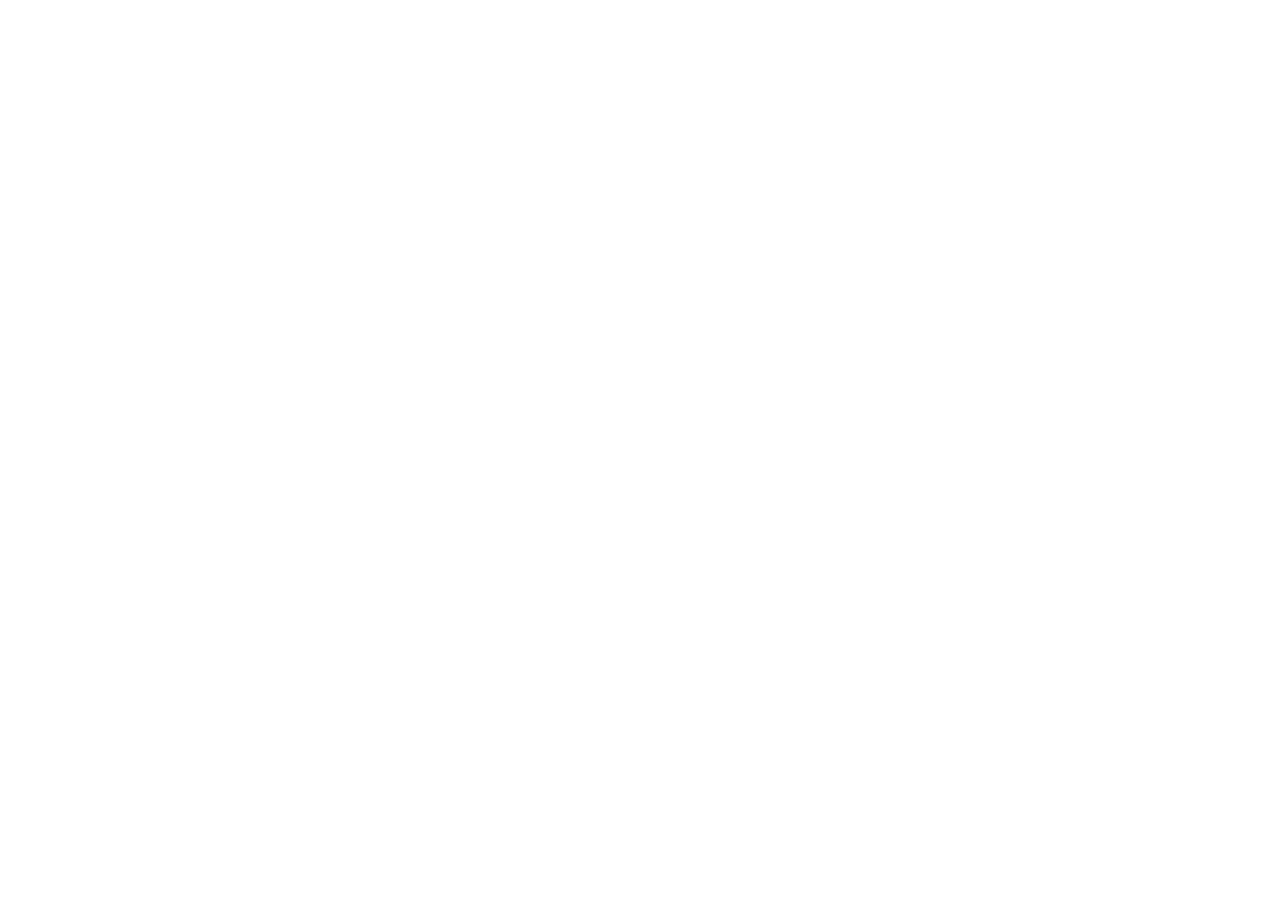
==== commit 27934ae4: "arytmi.com sender videre til funnelen - ingen hjemmeside Oliivia og Kennet 3/10: kun funnels. index." ====
--- a/index.html
+++ b/index.html
@@ -3,69 +3,38 @@
 <head>
 <meta charset="UTF-8">
 <!--
-  INDHOLDSPOLITIK (CSP). Tilføjet 11. september 2026.
+  ARYTMI.COM SENDER VIDERE TIL FUNNELEN - 3. oktober 2026.
 
-  Den siger, hvad browseren OVERHOVEDET må hente på den her side. Alt er
-  `none` som udgangspunkt, og så åbnes der præcis det, siden bruger:
+  Oliivia og Kennet 3/10: ingen hjemmeside, kun funnels. Skriver man
+  arytmi.com, lander man i toppen af funnelen på shop.arytmi.com.
 
-    style-src 'self' 'unsafe-inline'    sidens eget <style>, som står inline.
-    img-src 'self'                      fotos, tegning, logo og favicons. Alle herfra.
-    font-src 'self'                     sidens egne skrifter i fonts/. Uden den
-                                        blokeres Fraunces og Inter lydløst (kun en
-                                        fejl i konsollen), og hele udtrykket falder
-                                        tilbage til systemskrift. (Tilføjet 3/10 2026.)
+  KUN FORSIDEN sender videre. Domænet må ALDRIG peges på ClickFunnels:
+  /aktiver, /nulstil, /os, /liste, /admin (og senere /privatliv) bor her
+  og skal blive ved med at virke.
 
-  Siden har intet script og taler ikke med nogen server, så der er hverken
-  script-src eller connect-src. Kommer der et script her en dag, siger
-  browserkonsollen fra med det samme.
-    base-uri 'none'      ingen kan skyde et <base>-tag ind og flytte
-                         alle relative adresser et andet sted hen.
-    form-action 'none'   formularerne på aktiver- og nulstil-siderne sendes
-                         af JavaScript, som altid kalder preventDefault().
-                         Uden den linje ville en formular uden JavaScript
-                         submitte til sig selv med GET - og kodeordet ville
-                         så stå i adresselinjen og i browserhistorikken.
+  SAMME ADRESSE står i shop.html (arytmi.com/shop). Skiftes funnelen, rettes
+  begge - to steder i hver fil: <meta http-equiv="refresh"> og linket nederst.
 
-  HVORFOR ET <meta>-TAG OG IKKE EN HTTP-HEADER: siderne udgives af GitHub
-  Pages, som ikke kan sætte headers. Prisen er, at `frame-ancestors` og
-  `report-uri` IKKE virker i et meta-tag - de ignoreres. Siderne kan
-  altså stadig lægges i en iframe af en fremmed. Skal det lukkes, kræver
-  det en vært, der kan sætte headers (Cloudflare Pages, Netlify).
+  DEN BYGGEDE FORSIDE er gemt i git-historikken: commit cb59f6c (og 3fed676
+  med /shop til toppen af funnelen). Hent den frem med
+      git checkout 3fed676 -- index.html
+  Billederne i billeder/ og skrifterne i fonts/ er bevaret til det formål -
+  slet dem ikke.
+
+  ⚠️ APPLE 3.1.1: appens "Opret en konto" peger på arytmi.com og lander nu
+  direkte på en salgsside med pris. Skal afgøres før iOS-gennemsynet - se
+  Arytmi-status.md i app-repoet.
+
+  og:-felterne bliver her, så et delt link til arytmi.com stadig viser et
+  billede og en tekst - Facebook og de fleste andre følger ikke en
+  meta refresh, men læser siden, de får.
 -->
-<meta http-equiv="Content-Security-Policy" content="default-src 'none'; style-src 'self' 'unsafe-inline'; img-src 'self'; font-src 'self'; base-uri 'none'; form-action 'none'">
+<meta http-equiv="Content-Security-Policy" content="default-src 'none'; style-src 'unsafe-inline'; img-src 'self'; base-uri 'none'; form-action 'none'">
+<meta http-equiv="refresh" content="0; url=https://shop.arytmi.com/">
 <meta name="viewport" content="width=device-width, initial-scale=1">
-<!--
-  FORSIDEN — arytmi.com. Skrevet om 3. oktober 2026 efter Kennets gennemsyn:
-  mere indhold, en tegnet scene i toppen i stedet for et foto, og ingen
-  konto/login i toppen.
-
-  1) SIDEN ER TIDLØS, FUNNELEN SKIFTER. Forsiden beskriver Arytmi uden tema
-     (ingen efterårsferie, ingen lanceringskampagne), fordi funnelen bag den
-     skifter med det tema, der køres. ALLE knapper til shoppen peger derfor på
-     `shop` (shop.html i dette repo), som sender videre. Skiftes funnelen, rettes
-     KUN shop.html - aldrig knapperne her.
-
-  2) INGEN PRIS OG INTET KØBSORD. Appens "Opret en konto" fører hertil.
-     Apple 3.1.1 og Googles external offers rammer et link fra appen, der
-     fører til et KØB. Derfor: ingen pris, ingen Køb/Bestil, intet "begrænset
-     antal" her. Det hører til salgssiden. Se Arytmi-backend-plan.md, KUNDEREJSEN.
-
-  3) KONTO OG KODEORD hører til i appen, ikke her (Kennet 3/10): "Glemt
-     kodeord" i appen fører til arytmi.com/nulstil. Modelnavnene følger
-     betalingssidens varianter (Model Y Juniper, Model Y (2021-2025), Model X).
-
-  4) FOTOS. Alle er fra appens egne ture (app-repoets billeder/), kun beskåret
-     og skaleret med sharp - farverne er urørte, og der er ingen metadata.
-     Vis aldrig et foto med en læsbar nummerplade.
-
-  5) INGEN STEDNAVNE (Kennet 3/10). Stederne er appens værdi - de vises, men
-     navngives ikke: ikke i tekst, billedtekst, alt-tekst eller filnavn (repoet
-     er offentligt). Hvilket foto der er hvilket sted, står i app-repoets
-     Arytmi-status.md, ikke her.
--->
-<title>Arytmi – små ture i jeres bil</title>
-<meta name="description" content="Arytmi gør jeres bil til et sted at sove: en madras formet efter Tesla, som også passer i andre biler, og en app, der har tænkt det meste for jer. Til korte ture, hvor I sover ude og vågner til en anden udsigt.">
-<link rel="canonical" href="https://arytmi.com/">
+<title>Arytmi</title>
+<link rel="canonical" href="https://shop.arytmi.com/">
+<meta name="description" content="Arytmi gør jeres bil til et sted at sove: en madras til bagagerummet og en app, der har tænkt det meste for jer.">
 <meta property="og:type" content="website">
 <meta property="og:url" content="https://arytmi.com/">
 <meta property="og:locale" content="da_DK">
@@ -76,818 +45,16 @@
 <meta property="og:image:height" content="551">
 <meta property="og:image:alt" content="En sort Tesla med bagklappen oppe og en redt madras i bagagerummet, ved en bro over vandet.">
 <meta name="theme-color" content="#f7efe4">
-<meta name="color-scheme" content="light">
-<link rel="preload" href="fonts/fraunces.woff2?v=20261003" as="font" type="font/woff2" crossorigin>
-<link rel="preload" href="fonts/inter.woff2?v=20261003" as="font" type="font/woff2" crossorigin>
 <link rel="icon" href="favicon.ico?v=20260927" sizes="any">
 <link rel="icon" href="favicon-32.png?v=20260927" sizes="32x32" type="image/png">
 <link rel="apple-touch-icon" href="apple-touch-icon-180.png?v=20260927">
 <style>
-  @charset "UTF-8";
-  /* Skrifterne er de samme som appens (app.css) og kopieret uændret fra
-     app-repoets fonts/, med OFL-licenserne ved siden af. Fraunces er også
-     salgssidens overskriftsskrift, så skiftet til shoppen ikke føles som et
-     andet firma. */
-  @font-face{font-family:'Fraunces';font-style:normal;font-weight:300 700;font-display:swap;src:url('fonts/fraunces.woff2?v=20261003') format('woff2')}
-  @font-face{font-family:'Inter';font-style:normal;font-weight:400 700;font-display:swap;src:url('fonts/inter.woff2?v=20261003') format('woff2')}
-
-  /* Oliivias palette, samme som appen og domænets andre sider. Kontrast
-     (regnet): brun på cta 6,0:1 · rust på creme 6,2:1, på sand 5,3:1 ·
-     dæmpet på creme 6,3:1, på sand 5,4:1 · creme på brun 12,6:1. */
-  :root{
-    --brun:#4a2417;
-    --creme:#f7efe4;
-    --sand:#e9ddcf;
-    --rust:#8e4333;
-    --cta:#e8935a;
-    --cta-hover:#e07f42;
-    --daempet:#6f5245;
-    --creme-daempet:#e6d6c4;
-    --linje:rgba(74,36,23,.16);
-    --toning:20,18,14;
-    --gutter:16px;
-    --serif:'Fraunces',Georgia,serif;
-    --sans:'Inter',-apple-system,BlinkMacSystemFont,'Segoe UI',Roboto,sans-serif;
-  }
-  @media (min-width:360px){:root{--gutter:20px}}
-  @media (min-width:900px){:root{--gutter:40px}}
-
-  *,*::before,*::after{box-sizing:border-box}
-  html{color-scheme:light;-webkit-text-size-adjust:100%}
-  @media (prefers-reduced-motion:no-preference){html{scroll-behavior:smooth}}
-  body{
-    margin:0;
-    background:var(--creme);
-    color:var(--brun);
-    font-family:var(--sans);
-    font-size:17px;
-    line-height:1.6;
-    overflow-x:hidden;
-  }
-  @media (max-width:359px){body{font-size:16px;line-height:1.55}}
-  img{max-width:100%;height:auto;display:block}
-  h1,h2,h3,p,figure,ul,ol{margin:0}
-  h1,h2{text-wrap:balance}
-  ul,ol{padding:0;list-style:none}
-  a{color:inherit}
-  section[id]{scroll-margin-top:16px}
-  .sr-only{
-    position:absolute;width:1px;height:1px;padding:0;margin:-1px;overflow:hidden;
-    clip:rect(0,0,0,0);white-space:nowrap;border:0;
-  }
-
-  /* Overlinjer: Inter 700 i versaler. Letter-spacing .16em og ikke
-     salgssidens .22em, så overlinjerne holder sig på én linje
-     ned til 320 px. */
-  .overlinje{
-    display:block;
-    font-family:var(--sans);
-    font-weight:700;
-    font-size:12px;
-    line-height:1.4;
-    letter-spacing:.16em;
-    text-transform:uppercase;
-    color:var(--rust);
-    margin-bottom:12px;
-  }
-  h1{
-    font-family:var(--serif);
-    font-weight:500;
-    font-size:clamp(2.1rem,1.35rem + 3.4vw,3.8rem);
-    line-height:1.08;
-    margin-bottom:16px;
-  }
-  h2{
-    font-family:var(--serif);
-    font-weight:500;
-    font-size:clamp(1.75rem,1.3rem + 2.4vw,2.7rem);
-    line-height:1.12;
-  }
-  h3{
-    font-family:var(--serif);
-    font-weight:500;
-    font-size:1.35rem;
-    line-height:1.2;
-  }
-  .broed{color:var(--daempet);max-width:34rem}
-  .broed + .broed{margin-top:14px}
-
-  /* KNAPPEN er en kopi af salgssidens knap (målt 3/10): samme farve, samme
-     brune tekst, samme radius og skygge. Det er det element, kunden ser på
-     begge sider af skiftet til shoppen. */
-  .knap{
-    display:inline-flex;
-    align-items:center;
-    justify-content:center;
-    gap:10px;
-    text-align:center;
-    background:var(--cta);
-    color:var(--brun);
-    font-family:var(--sans);
-    font-weight:700;
-    font-size:17px;
-    line-height:1.2;
-    text-decoration:none;
-    border-radius:10px;
-    padding:18px 36px;
-    min-height:44px;
-    box-shadow:0 6px 18px rgba(74,36,23,.14);
-  }
-  .knap svg{width:18px;height:18px;flex:none}
-  .knap:hover{background:var(--cta-hover)}
-  .knap:active{transform:translateY(1px)}
-  .knap.lille{font-size:15px;padding:12px 20px;box-shadow:none}
-  a:focus-visible{outline:3px solid var(--brun);outline-offset:3px;border-radius:4px}
-  .moerk a:focus-visible{outline-color:var(--creme)}
-  @media (max-width:899px){.knap:not(.lille){display:flex;width:100%;max-width:420px}}
-  .efter-knap{font-size:13px;line-height:1.5;color:var(--daempet);margin-top:10px}
-
-  .tekstlink{
-    display:inline-flex;align-items:center;gap:6px;
-    min-height:44px;
-    font-weight:600;color:var(--brun);text-decoration:none;
-  }
-  .tekstlink span{border-bottom:1px solid var(--cta)}
-  .tekstlink svg{width:16px;height:16px;flex:none}
-  .indlejret{
-    font-weight:600;color:inherit;
-    text-decoration:underline;text-decoration-color:var(--cta);
-    text-decoration-thickness:1px;text-underline-offset:4px;
-    padding:10px 0;margin:-10px 0;
-  }
-
-  /* ---------- HEADER: kun logoet på telefon; på desktop en lille menu ---------- */
-  .top{
-    position:relative;z-index:2;
-    display:flex;align-items:center;justify-content:space-between;gap:24px;
-    padding:14px var(--gutter);
-  }
-  .top .logo{width:clamp(130px,38vw,160px);height:auto}
-  .menu{display:none}
-
-  /* ---------- HERO: en tegnet scene i stedet for et foto ----------
-     Solnedgang over havet, klitter i paletten og den ÆGTE signaturbil
-     (billeder/signaturbil-1120.webp, indsat som <image> - aldrig gentegnet).
-     Horisonten er logoets pulslinje med ét slag: en arytme. Klitterne, havet
-     og solen er nye, enkle flader - ikke kopier af leveret grafik.
-     Scenen er tegnet én gang (#scene) og vist to gange med hver sin viewBox:
-     hele landskabet bag teksten på desktop, et udsnit med sol og bil under
-     teksten på telefon. Forreste klit har farven --sand, så scenen glider
-     over i næste sektion. */
-  .start{position:relative;background:var(--creme)}
-  /* Teksten står centreret over scenen - overskrift, én sætning, én knap -
-     som på apple.com. Linjen under knappen står i stedet nederst på siden. */
-  .hero-tekst{position:relative;z-index:1;padding:20px var(--gutter) 36px;text-align:center}
-  .hero-tekst .broed{margin:0 auto 28px;max-width:34rem}
-  .hero-tekst .knap{margin:0 auto}
-  .scene{display:block;width:100%;height:auto}
-  .scene-stor{display:none}
-  .puls-linje{fill:none;stroke:var(--rust);stroke-width:2.5;stroke-linejoin:round;stroke-linecap:round}
-  .sol-glod{transform-box:fill-box;transform-origin:center}
-  @media (prefers-reduced-motion:no-preference){
-    .puls-linje{stroke-dasharray:1;stroke-dashoffset:1;animation:tegn-puls 2.4s cubic-bezier(.3,.6,.2,1) .3s forwards}
-    .sol-glod{animation:aande 7s ease-in-out infinite}
-  }
-  @keyframes tegn-puls{to{stroke-dashoffset:0}}
-  @keyframes aande{50%{opacity:.6;transform:scale(1.08)}}
-
-  /* ---------- SEKTIONER ---------- */
-  .baand{padding:72px var(--gutter)}
-  .baand.sand{background:var(--sand)}
-  .indre{max-width:1240px;margin:0 auto}
-  .hoved{max-width:40rem;margin-bottom:36px}
-  .hoved h2{margin-bottom:14px}
-
-  /* arytme: ordet får en betydning */
-  .ord{
-    font-family:var(--serif);
-    font-weight:300;
-    font-size:clamp(3.25rem,2.4rem + 4.5vw,6rem);
-    line-height:1;
-  }
-  .ordklasse{font-family:var(--serif);font-style:italic;font-size:1.05rem;color:var(--daempet);margin-top:6px}
-  .ord-intro{
-    font-family:var(--serif);font-weight:400;
-    font-size:clamp(1.3rem,1.1rem + 1vw,1.7rem);line-height:1.3;
-    margin:18px 0 16px;
-  }
-  .puls{display:block;width:min(240px,60vw);height:auto;margin:18px 0 6px}
-  .puls path{fill:none;stroke:var(--cta);stroke-width:2;stroke-linejoin:round;stroke-linecap:round}
-  .arytme .tekst .broed{max-width:36rem}
-
-  /* Sådan føles en arytme: tre øjeblikke. Grundformen er en almindelig
-     liste. Kan browseren scroll-drevne animationer, fastgøres sektionen i
-     én skærmhøjde (se BEVÆGELSE nederst), og man ser kun ét øjeblik ad
-     gangen - som apple.com's "sticky-content". */
-  .oejeblikke{display:grid;gap:40px}
-  .oejeblik{display:grid;gap:20px}
-  .oejeblik figure{border-radius:24px;overflow:hidden;background:var(--sand)}
-  .oejeblik img{width:100%;height:100%;aspect-ratio:4/3;object-fit:cover}
-  .oejeblik h3{font-size:clamp(1.7rem,1.2rem + 2.4vw,3rem);line-height:1.08;margin:8px 0 12px}
-  .oejeblik p{color:var(--daempet);font-size:16px;max-width:26rem}
-  .trin{display:none}
-  .tid{font-family:var(--sans);font-weight:700;font-size:12px;letter-spacing:.16em;text-transform:uppercase;color:var(--rust);display:block}
-
-  /* To dele: mørkt bånd, så det skiller sig ud fra fortællingen */
-  .moerk{background:var(--brun);color:var(--creme)}
-  .moerk .overlinje{color:var(--cta)}
-  .moerk .broed{color:var(--creme-daempet)}
-  .dele{display:grid;gap:18px}
-  /* Overskriften deles over de to kort: hver halvdel står midt over sit
-     kort (samme spalter og samme gap som .dele). */
-  .delt span{display:block}
-  #saadan .hoved{max-width:none}
-  /* Overlinjen spænder over begge kort som en skillelinje, så den ikke
-     forsvinder over den delte overskrift. */
-  #saadan .hoved .overlinje{
-    display:flex;align-items:center;gap:16px;
-    font-size:13px;letter-spacing:.2em;margin-bottom:20px;
-  }
-  #saadan .hoved .overlinje::after{content:'';flex:1;height:1px;background:rgba(232,147,90,.45)}
-  @media (min-width:640px){
-    #saadan .hoved .overlinje{font-size:14px;justify-content:center;margin-bottom:28px}
-    #saadan .hoved .overlinje::before{content:'';flex:1;height:1px;background:rgba(232,147,90,.45)}
-  }
-  .del{
-    display:flex;flex-direction:column;
-    background:rgba(247,239,228,.06);
-    border:1px solid rgba(247,239,228,.16);
-    border-radius:24px;
-    padding:28px 24px;
-  }
-  @media (max-width:359px){.del{padding:22px 18px}}
-  .del h3{font-size:1.6rem;margin-bottom:10px}
-  .del > p{color:var(--creme-daempet);max-width:30rem}
-  /* Fire punkter i et 2x2-gitter nederst i hvert kort. Begge kort har fire,
-     så linjerne flugter på tværs af kortene på desktop. */
-  .maerker{margin-top:auto;padding-top:24px;display:grid;grid-template-columns:1fr 1fr;column-gap:20px}
-  .maerker li{
-    display:flex;align-items:center;gap:10px;
-    padding:12px 0;border-top:1px solid rgba(247,239,228,.16);
-    font-size:15px;font-weight:500;line-height:1.35;color:var(--creme);
-  }
-  .maerker li::before{content:'';flex:none;width:6px;height:6px;border-radius:50%;background:var(--cta)}
-  @media (max-width:399px){.maerker{grid-template-columns:1fr}}
-
-  /* Stederne: vandret rulleliste på telefon, gitter på desktop. Kun
-     listen ruller - aldrig siden. */
-  .steder{
-    display:grid;grid-auto-flow:column;grid-auto-columns:min(74%,300px);gap:14px;
-    overflow-x:auto;scroll-snap-type:x mandatory;overscroll-behavior-x:contain;
-    margin:0 calc(var(--gutter) * -1);padding:4px var(--gutter) 12px;
-    scroll-padding-inline:var(--gutter);
-    scrollbar-width:thin;scrollbar-color:var(--linje) transparent;
-  }
-  .sted{scroll-snap-align:start}
-  .sted figure{border-radius:20px;overflow:hidden;background:var(--sand)}
-  .sted img{width:100%;aspect-ratio:4/5;object-fit:cover}
-  .sted h3{font-size:1.15rem;margin:14px 0 4px}
-  .sted p{font-family:var(--serif);font-size:1.15rem;line-height:1.3;margin-top:12px}
-  .rul-hint{font-size:13px;color:var(--daempet);margin-top:8px}
-
-  /* Til hvem */
-  .hvem{text-align:center}
-  .hvem .indre{max-width:46rem}
-  .hvem-linjer{
-    font-family:var(--serif);font-weight:400;
-    font-size:clamp(1.6rem,1.2rem + 2.2vw,2.6rem);line-height:1.2;
-    margin-bottom:22px;
-  }
-  .hvem-linjer span{display:block}
-  .hvem-linjer span:nth-child(2){color:var(--rust)}
-  .hvem .broed{margin:0 auto}
-
-  /* Videre: overgangen til shoppen */
-  .videre{text-align:center}
-  .videre .indre{max-width:36rem}
-  .videre h2{margin-bottom:16px}
-  .videre .broed{margin:0 auto}
-  .videre .knap{margin:28px auto 0}
-  .videre .efter-knap{color:var(--creme-daempet)}
-
-  /* ---------- FOOTER ----------
-     Lys (creme, sidens hvide) efter den mørke afslutning (Kennet 3/10): fire
-     kolonner (kontakt, firma, følg os, hent appen) og en bundlinje med
-     handelsbetingelser, privatlivspolitik og logoets pulslinje. Logo, genveje
-     og slogan blev prøvet og fjernet. Samme fod står på privatliv.html og
-     handelsbetingelser.html - ret alle tre. */
-  footer{
-    background:var(--creme);color:var(--daempet);
-    padding:16px var(--gutter) 28px;
-    font-size:14px;line-height:1.7;
-  }
-  .fod-indre{max-width:1240px;margin:0 auto}
-  .fod-kolonner{display:grid;grid-template-columns:repeat(2,minmax(0,1fr));gap:32px 24px;padding:36px 0}
-  .fod-kolonner h2{
-    font-family:var(--sans);font-weight:700;font-size:12px;line-height:1.4;
-    letter-spacing:.16em;text-transform:uppercase;color:var(--rust);margin-bottom:12px;
-  }
-  .fod-kolonner p{max-width:28rem}
-  .fod-kolonner p + p{margin-top:10px}
-  .fod-kolonner a{
-    color:var(--brun);font-weight:600;
-    text-decoration:underline;text-decoration-color:var(--cta);
-    text-decoration-thickness:1px;text-underline-offset:4px;
-  }
-  .fod-bund{
-    display:flex;flex-wrap:wrap;align-items:center;justify-content:space-between;gap:12px;
-    padding-top:22px;border-top:1px solid var(--linje);font-size:13px;
-  }
-  @media (max-width:639px){.fod-kolonner > :nth-child(-n+2){grid-column:1/-1}}
-  .fod-links li + li{margin-top:6px}
-  .fod-links a{display:inline-flex;align-items:center;gap:6px;min-height:32px}
-  .fod-links svg{width:14px;height:14px;flex:none}
-  .fod-jura{display:flex;flex-wrap:wrap;gap:4px 24px}
-  .fod-jura a{color:var(--brun);font-weight:600;text-decoration:none;min-height:32px;display:inline-flex;align-items:center}
-  .fod-jura a:hover{text-decoration:underline;text-decoration-color:var(--cta);text-underline-offset:4px}
-  /* Pladsholder: adressen mangler. Fjernes, når adressen er sat ind. */
-  [data-mangler]{outline:2px dashed #d9a400;outline-offset:3px;border-radius:4px}
-  .fod-puls{width:120px;height:auto}
-  .fod-puls path{fill:none;stroke:var(--cta);stroke-width:2;stroke-linejoin:round;stroke-linecap:round;opacity:.75}
-
-  /* ---------- TABLET ---------- */
-  @media (min-width:640px){
-    .oejeblik{grid-template-columns:1.1fr 1fr;align-items:center;gap:48px}
-    .oejeblik img{aspect-ratio:4/3.4}
-    .oejeblik p{font-size:17px}
-    .dele{grid-template-columns:1fr 1fr}
-    .delt{display:grid;grid-template-columns:1fr 1fr;gap:18px}
-    .delt span{text-align:center}
-    #saadan .hoved{margin-bottom:24px}
-  }
-
-  /* ---------- DESKTOP ---------- */
-  @media (min-width:900px){
-    /* Headeren ligger oven på scenen, så himlen går helt op til kanten */
-    .top{position:absolute;top:0;left:0;right:0;max-width:1240px;margin:0 auto;padding:24px 40px}
-    .top .logo{width:180px}
-    .menu{display:flex;align-items:center;gap:28px;font-size:15px;font-weight:600}
-    .menu a:not(.knap){text-decoration:none;min-height:44px;display:inline-flex;align-items:center}
-    .menu a:not(.knap):hover{text-decoration:underline;text-decoration-color:var(--cta);text-underline-offset:6px}
-    /* Scenen ligger i flowet under teksten og trækkes op bag den. Horisonten
-       sidder 74,4 % nede i scenen (y=490 i viewBox 0 -180 1440 900), og
-       scenens højde er 62,5vw - så horisonten lander altid 80 px under
-       tekstens bund, uanset skærmens bredde og højde. */
-    .start{padding-top:112px}
-    .scene-stor{display:block;position:relative;z-index:0;margin-top:calc(80px - 46.5vw)}
-    .scene-lille{display:none}
-    .hero-tekst{width:100%;max-width:1240px;margin:0 auto;padding:clamp(24px,6vh,72px) 40px 0}
-    .hero-tekst h1{font-size:clamp(3rem,1.6rem + 3.6vw,5rem);margin-bottom:20px}
-    .hero-tekst .broed{font-size:19px;max-width:38rem}
-    .baand{padding:104px var(--gutter)}
-    .arytme .indre{display:grid;grid-template-columns:1fr 1fr;gap:64px;align-items:end}
-    .oejeblik{gap:72px}
-    .fod-kolonner{grid-template-columns:1.3fr 1fr 1fr 1fr;gap:48px}
-    .del{padding:36px 32px}
-    .steder{
-      grid-auto-flow:row;grid-template-columns:repeat(5,1fr);grid-auto-columns:auto;
-      overflow:visible;margin:0;padding:0;gap:18px;
-    }
-    .rul-hint{display:none}
-  }
-  @media (min-width:900px) and (max-width:1099px){.menu .valgfri{display:none}}
-  @media (min-width:640px) and (max-width:899px){.delt{font-size:clamp(1.6rem,.9rem + 2.4vw,2.2rem)}}
-  /* ---------- BEVÆGELSE, NÅR MAN SCROLLER ----------
-     Inspireret af Apples produktsider: indhold glider på plads, billeder
-     zoomer blødt ud, øjeblikkene vises ét ad gangen, og solen går ned i
-     havet, når man scroller væk fra toppen. (Sektioner, der lagde sig oven
-     på hinanden med runde kanter, blev prøvet og fravalgt af Kennet 3/10.)
-     Alt er CSS (scroll-drevne animationer) - siden har stadig intet script.
-     Browsere uden understøttelse (fx Firefox i 2026) får den statiske side,
-     og "reducer bevægelse" slår det hele fra. */
-  /* clip og ikke hidden: hidden ville gøre main til en rulleflade, så de
-     klæbende kort og de scroll-drevne animationer holdt op med at virke */
-  main{overflow-x:clip}
-  .start{position:relative}
-  .sol{transform-box:view-box}
-  @supports (animation-timeline: view()){
-    @media (prefers-reduced-motion:no-preference){
-
-      /* Solen går ned */
-      .sol{animation:synk linear both;animation-timeline:scroll(root);animation-range:0 85vh}
-      @keyframes synk{to{transform:translateY(64px)}}
-
-      /* Indhold glider på plads */
-      .hoved,.arytme .indre > *,.del,.hvem-linjer span,.hvem .broed,
-      .videre .indre > *{
-        animation:op linear both;
-        animation-timeline:view();
-        animation-range:entry 5% cover 30%;
-      }
-      @keyframes op{from{opacity:0;transform:translateY(56px)}}
-      .arytme .indre > :nth-child(2),.del:nth-child(2),
-      .hvem-linjer span:nth-child(2){animation-range:entry 15% cover 36%}
-      .hvem-linjer span:nth-child(3){animation-range:entry 25% cover 42%}
-
-      /* Øjeblikkene: .forloeb er 4,2 skærmhøjder høj, og .scene-ramme klæber
-         i toppen imens. Hele forløbet styres af én tidslinje (--forloeb):
-         "entry" er, mens forløbet glider op på skærmen, og "contain" løber fra
-         0 %, når det når toppen, til 100 %, når dets bund når skærmens bund.
-           entry 40 % - contain 8 %   overskriften kommer langsomt frem
-           contain 16-26 %            overskriften glider væk
-           contain 24-36 %            billede 1 tørres op
-           contain 46-58 %            billede 2 tørres op over billede 1
-           contain 72-84 %            billede 3 tørres op over billede 2
-         Teksten toner over, og stregerne viser, hvor man er. */
-      .forloeb{height:420svh;view-timeline-name:--forloeb}
-      .scene-ramme{
-        position:sticky;top:0;height:100svh;
-        display:flex;flex-direction:column;justify-content:center;gap:18px;
-      }
-      .foeles .hoved{
-        position:absolute;inset:0;z-index:2;margin:0;max-width:none;
-        display:flex;flex-direction:column;align-items:center;justify-content:center;
-        text-align:center;pointer-events:none;padding:0 var(--gutter);
-        animation:intro-ind linear both,intro-ud linear both;
-        animation-timeline:--forloeb,--forloeb;
-        animation-range:entry 40% contain 8%,contain 16% contain 26%;
-      }
-      .foeles .hoved h2{font-size:clamp(2.2rem,1.4rem + 3.6vw,4.6rem);line-height:1.06;max-width:16ch;margin:0}
-      @keyframes intro-ind{from{opacity:0;transform:translateY(60px);filter:blur(6px)}}
-      @keyframes intro-ud{to{opacity:0;transform:translateY(-60px) scale(.96)}}
-
-      .oejeblikke{position:relative;display:block;height:min(calc(100svh - 64px),760px)}
-      .oejeblik{position:absolute;inset:0;grid-template-rows:minmax(0,1fr) auto;gap:18px}
-      .oejeblik figure{height:100%;min-height:0}
-      .oejeblik img{aspect-ratio:auto}
-      /* Desktop: én række i fuld højde, så billedet aldrig vokser ud over
-         rammen (det skar bunden af billedet før), og teksten centreret. */
-      @media (min-width:640px){
-        .oejeblik{grid-template-rows:minmax(0,1fr);align-items:stretch}
-        .oejeblik .kort-tekst{align-self:center}
-      }
-
-      .oejeblik:nth-child(1) figure{
-        animation:billede-ind linear both,billede-tilbage linear both;
-        animation-timeline:--forloeb,--forloeb;
-        animation-range:contain 24% contain 36%,contain 46% contain 58%;
-      }
-      .oejeblik:nth-child(2) figure{
-        animation:billede-ind linear both,billede-tilbage linear both;
-        animation-timeline:--forloeb,--forloeb;
-        animation-range:contain 46% contain 58%,contain 72% contain 84%;
-      }
-      .oejeblik:nth-child(3) figure{
-        animation:billede-ind linear both;
-        animation-timeline:--forloeb;animation-range:contain 72% contain 84%;
-      }
-      .oejeblik:nth-child(1) img{animation:zoom-ud linear both;animation-timeline:--forloeb;animation-range:contain 24% contain 40%}
-      .oejeblik:nth-child(2) img{animation:zoom-ud linear both;animation-timeline:--forloeb;animation-range:contain 46% contain 62%}
-      .oejeblik:nth-child(3) img{animation:zoom-ud linear both;animation-timeline:--forloeb;animation-range:contain 72% contain 88%}
-      /* Billederne glider ikke ind - hele billedet står stille og toner
-         langsomt frem, mens motivet indeni falder blidt på plads (zoom-ud).
-         Kennet 3/10 (en cirkel, der åbnede sig, blev prøvet og fravalgt). */
-      @keyframes billede-ind{from{opacity:0}}
-      @keyframes billede-tilbage{to{transform:scale(.94);filter:brightness(.92) saturate(.75)}}
-
-      .oejeblik:nth-child(1) .kort-tekst{
-        animation:tekst-ind linear both,tekst-ud linear both;
-        animation-timeline:--forloeb,--forloeb;
-        animation-range:contain 30% contain 38%,contain 42% contain 50%;
-      }
-      .oejeblik:nth-child(2) .kort-tekst{
-        animation:tekst-ind linear both,tekst-ud linear both;
-        animation-timeline:--forloeb,--forloeb;
-        animation-range:contain 52% contain 60%,contain 68% contain 76%;
-      }
-      .oejeblik:nth-child(3) .kort-tekst{
-        animation:tekst-ind linear both;
-        animation-timeline:--forloeb;animation-range:contain 78% contain 86%;
-      }
-      @keyframes tekst-ind{from{opacity:0;transform:translateY(36px)}}
-      @keyframes tekst-ud{to{opacity:0;transform:translateY(-36px)}}
-
-      .trin{
-        display:flex;justify-content:center;gap:8px;
-        animation:tekst-ind linear both;animation-timeline:--forloeb;animation-range:contain 26% contain 32%;
-      }
-      .trin span{position:relative;width:48px;height:3px;border-radius:2px;background:var(--linje);overflow:hidden}
-      .trin span::after{
-        content:'';position:absolute;inset:0;background:var(--rust);
-        transform-origin:left;transform:scaleX(0);
-        animation:fyld linear both;animation-timeline:--forloeb;
-      }
-      .trin span:nth-child(1)::after{animation-range:contain 26% contain 46%}
-      .trin span:nth-child(2)::after{animation-range:contain 46% contain 72%}
-      .trin span:nth-child(3)::after{animation-range:contain 72% contain 100%}
-      @keyframes fyld{to{transform:scaleX(1)}}
-
-      /* Billeder zoomer blødt ud, når de kommer ind */
-      @keyframes zoom-ud{from{transform:scale(1.18)}}
-
-      /* Den delte overskrift samles fra hver sin side */
-      .delt span{animation:fra-venstre linear both;animation-timeline:view();animation-range:entry 10% cover 32%}
-      .delt span:last-child{animation-name:fra-hoejre}
-      @keyframes fra-venstre{from{opacity:0;transform:translateX(-72px)}}
-      @keyframes fra-hoejre{from{opacity:0;transform:translateX(72px)}}
-
-      /* Stederne toner frem ét ad gangen på samme måde, og teksten toner frem
-         uden at bevæge sig - kun på desktop, hvor de står i et gitter. På
-         telefon er listen sin egen rulleflade. */
-      @media (min-width:900px){
-        .sted figure,.sted p{animation:billede-ind linear both;animation-timeline:view();animation-range:entry 10% cover 34%}
-        .sted p{animation-name:ton-frem}
-        .sted:nth-child(2) figure,.sted:nth-child(2) p{animation-range:entry 14% cover 38%}
-        .sted:nth-child(3) figure,.sted:nth-child(3) p{animation-range:entry 18% cover 42%}
-        .sted:nth-child(4) figure,.sted:nth-child(4) p{animation-range:entry 22% cover 46%}
-        .sted:nth-child(5) figure,.sted:nth-child(5) p{animation-range:entry 26% cover 50%}
-        .sted img{animation:zoom-ud linear both;animation-timeline:view();animation-range:entry 10% cover 50%}
-        @keyframes ton-frem{from{opacity:0}}
-      }
-    }
-  }
-  @media (max-width:899px){.vis-desktop{position:absolute;width:1px;height:1px;padding:0;margin:-1px;overflow:hidden;clip:rect(0,0,0,0);white-space:nowrap;border:0}}
+  body{margin:0;min-height:100vh;display:grid;place-items:center;background:#f7efe4;color:#4a2417;
+       font:17px/1.6 -apple-system,BlinkMacSystemFont,'Segoe UI',Roboto,sans-serif;padding:16px;text-align:center}
+  a{color:#4a2417;font-weight:600;text-decoration:underline;text-decoration-color:#e8935a;text-underline-offset:4px}
 </style>
 </head>
 <body>
-  <header class="top">
-    <a href="./" aria-label="Arytmi – forsiden">
-      <img class="logo" src="logo-2026.svg?v=20261003" alt="Arytmi" width="967" height="430">
-    </a>
-    <nav class="menu" aria-label="Forsiden">
-      <a class="valgfri" href="#arytme">Idéen</a>
-      <a href="#saadan">Madras og app</a>
-      <a href="#steder">Stederne</a>
-      <a class="knap lille" href="shop">Se madrassen og appen</a>
-    </nav>
-  </header>
-
-  <main>
-    <section class="start" aria-labelledby="start-titel">
-      <svg width="0" height="0" style="position:absolute" aria-hidden="true" focusable="false">
-        <defs>
-          <linearGradient id="himmel" x1="0" y1="0" x2="0" y2="1">
-            <stop offset="0" stop-color="#f7efe4"/><stop offset=".5" stop-color="#f6e4d0"/>
-            <stop offset=".85" stop-color="#f3d0b0"/><stop offset="1" stop-color="#efc29e"/>
-          </linearGradient>
-          <radialGradient id="glod">
-            <stop offset="0" stop-color="#f2a873" stop-opacity=".5"/><stop offset=".35" stop-color="#f2b386" stop-opacity=".2"/>
-            <stop offset="1" stop-color="#f2b386" stop-opacity="0"/>
-          </radialGradient>
-          <radialGradient id="solskive" cx=".5" cy=".35" r=".7">
-            <stop offset="0" stop-color="#f8cfa6"/><stop offset=".65" stop-color="#ee9f69"/><stop offset="1" stop-color="#e58a52"/>
-          </radialGradient>
-          <linearGradient id="hav" x1="0" y1="0" x2="0" y2="1">
-            <stop offset="0" stop-color="#f0caa8"/><stop offset=".4" stop-color="#e5b38f"/><stop offset="1" stop-color="#d09a77"/>
-          </linearGradient>
-          <radialGradient id="lysvej" cx=".5" cy="0" r="1">
-            <stop offset="0" stop-color="#fbe2c6" stop-opacity=".85"/><stop offset="1" stop-color="#fbe2c6" stop-opacity="0"/>
-          </radialGradient>
-          <linearGradient id="land" x1="0" y1="0" x2="0" y2="1"><stop offset="0" stop-color="#e0b598"/><stop offset="1" stop-color="#e6bc9e"/></linearGradient>
-          <linearGradient id="klit-midt" x1="0" y1="0" x2="0" y2="1"><stop offset="0" stop-color="#bd7f62"/><stop offset="1" stop-color="#9a5d46"/></linearGradient>
-          <linearGradient id="klit-naer" x1="0" y1="0" x2="0" y2="1"><stop offset="0" stop-color="#7d5445"/><stop offset="1" stop-color="#553529"/></linearGradient>
-          <!-- Bilen en anelse dæmpet (Kennet 3/10): lidt mindre mætning og lidt
-               mørkere. Mekanisk farvebehandling af den ægte fil - intet gentegnet. -->
-          <filter id="daempet-bil" color-interpolation-filters="sRGB">
-            <feColorMatrix type="saturate" values=".8"/>
-            <feComponentTransfer><feFuncR type="linear" slope=".95"/><feFuncG type="linear" slope=".95"/><feFuncB type="linear" slope=".95"/></feComponentTransfer>
-          </filter>
-          <clipPath id="vandet"><rect x="0" y="490" width="1440" height="230"/></clipPath>
-          <filter id="blod-skygge" x="-20%" y="-200%" width="140%" height="500%"><feGaussianBlur stdDeviation="7"/></filter>
-          <filter id="korn" x="0" y="0" width="100%" height="100%">
-            <feTurbulence type="fractalNoise" baseFrequency=".85" numOctaves="2" stitchTiles="stitch"/>
-            <feColorMatrix values="0 0 0 0 .29  0 0 0 0 .14  0 0 0 0 .09  0 0 0 .11 0"/>
-          </filter>
-          <!-- Solen (#sol) ligger uden for #scene, så den kan synke, når man
-               scroller. Havet i #scene dækker dens nederste del. -->
-          <g id="scene">
-            <rect x="0" y="490" width="1440" height="230" fill="url(#hav)"/>
-            <ellipse cx="720" cy="490" rx="170" ry="120" fill="url(#lysvej)" clip-path="url(#vandet)"/>
-            <g fill="#fbe6cf">
-              <rect x="660" y="503" width="120" height="1.5" rx=".75" opacity=".8"/><rect x="686" y="516" width="70" height="1.5" rx=".75" opacity=".7"/>
-              <rect x="650" y="529" width="46" height="1.5" rx=".75" opacity=".55"/><rect x="718" y="540" width="84" height="1.5" rx=".75" opacity=".5"/>
-              <rect x="672" y="553" width="36" height="1.5" rx=".75" opacity=".4"/>
-              <rect x="210" y="526" width="64" height="1" opacity=".3"/><rect x="1180" y="518" width="52" height="1" opacity=".3"/>
-              <rect x="420" y="556" width="90" height="1" opacity=".22"/>
-            </g>
-            <path d="M0 490V474C120 466 250 470 360 480C430 486 480 489 540 490Z" fill="url(#land)"/>
-            <path d="M1110 490C1200 482 1320 476 1440 477V490Z" fill="url(#land)"/>
-            <path class="puls-linje" pathLength="1" d="M0 490H446Q454 482 462 490H478L484 494L494 448L504 506L511 486Q515 490 522 490H534Q545 480 556 490H1440"/>
-            <path d="M0 612C200 586 400 598 600 600C820 602 960 610 1120 594C1260 580 1360 576 1440 584V720H0Z" fill="url(#klit-midt)"/>
-            <path d="M0 692C220 668 430 676 640 670C840 664 980 646 1130 642C1280 638 1380 650 1440 656V720H0Z" fill="url(#klit-naer)"/>
-            <ellipse cx="1140" cy="641" rx="150" ry="9" fill="#2a1710" opacity=".45" filter="url(#blod-skygge)"/>
-            <image href="billeder/signaturbil-1120.webp?v=20261003" x="1000" y="398" width="280" height="246" filter="url(#daempet-bil)"/>
-            <path d="M0 720V706C320 694 640 712 920 703C1160 696 1320 708 1440 699V720Z" fill="#e9ddcf"/>
-          </g>
-          <g id="sol">
-            <circle class="sol-glod" cx="720" cy="490" r="420" fill="url(#glod)"/>
-            <circle cx="720" cy="498" r="78" fill="url(#solskive)"/>
-          </g>
-        </defs>
-      </svg>
-      <div class="hero-tekst">
-        <span class="overlinje">Til Tesla og andre biler</span>
-        <h1 id="start-titel">Én nat ude rækker langt.</h1>
-        <p class="broed">Arytmi gør jeres bil til et sted at sove. En madras, der passer i bagagerummet, og en app, der har tænkt det meste for jer – så en helt almindelig aften kan ende ved vandet.</p>
-        <a class="knap" href="shop">Se madrassen og appen</a>
-      </div>
-      <svg class="scene scene-stor" viewBox="0 -180 1440 900" role="img" aria-label="Tegning: solen går ned over havet, og på en klit holder en bil med åben bagklap, hvor et par sidder på en madras.">
-        <rect y="-180" width="1440" height="670" fill="url(#himmel)"/><use class="sol" href="#sol"/><use href="#scene"/><rect class="korn" x="-10" y="-200" width="1460" height="940" filter="url(#korn)"/>
-      </svg>
-      <svg class="scene scene-lille" viewBox="420 270 900 450" role="img" aria-label="Tegning: solen går ned over havet, og på en klit holder en bil med åben bagklap, hvor et par sidder på en madras.">
-        <rect x="420" y="270" width="900" height="220" fill="url(#himmel)"/><use class="sol" href="#sol"/><use href="#scene"/><rect class="korn" x="-10" y="-200" width="1460" height="940" filter="url(#korn)"/>
-      </svg>
-    </section>
-
-    <section class="baand sand arytme" id="arytme" aria-labelledby="arytme-titel">
-      <div class="indre">
-        <div>
-          <h2 class="ord" id="arytme-titel">arytme</h2>
-          <svg class="puls" viewBox="0 0 240 40" aria-hidden="true"><path d="M0 24H96L104 16L112 30L122 4L134 36L142 20L150 24H240"/></svg>
-          <p class="ordklasse">navneord · en lille forstyrrelse af den normale rytme</p>
-          <p class="ord-intro">En kort tur, der bryder hverdagen – uden at vende den på hovedet.</p>
-        </div>
-        <div class="tekst">
-          <p class="broed">Det kræver ikke en ferie. Bare en aften, hvor I sætter kursen mod et sted, I ikke har været før, sover i bilen og vågner til en anden udsigt. Dagen efter er I hjemme igen.</p>
-          <p class="broed">Det er ikke lysten, der plejer at mangle. Det er alt det rundt om: hvor skal vi hen, hvad skal vi spise, hvad skal vi have med. Arytmi er lavet til at fjerne netop det.</p>
-        </div>
-      </div>
-    </section>
-
-    <section class="baand foeles" aria-labelledby="foeles-titel">
-      <div class="indre">
-        <div class="forloeb">
-          <div class="scene-ramme">
-            <div class="hoved">
-              <span class="overlinje">Sådan føles en arytme</span>
-              <h2 id="foeles-titel">Mindre end et døgn – og I taler om det længe efter.</h2>
-            </div>
-        <ol class="oejeblikke">
-          <li class="oejeblik">
-            <figure>
-              <img src="billeder/eftermiddag-800.jpg?v=20261003"
-                   srcset="billeder/eftermiddag-480.jpg?v=20261003 480w, billeder/eftermiddag-800.jpg?v=20261003 800w"
-                   sizes="(min-width: 640px) 52vw, 100vw"
-                   width="800" height="1000" loading="lazy" decoding="async"
-                   alt="Bagklappen på en sort Tesla står åben på en lys sandstrand under blå himmel. Havet og en stenmole ses i baggrunden.">
-            </figure>
-            <div class="kort-tekst">
-              <span class="tid">Eftermiddag</span>
-              <h3>I kører.</h3>
-              <p>Stedet er valgt, maden er bestemt, og pakkelisten har lavet sig selv. Der er ikke mere at planlægge.</p>
-            </div>
-          </li>
-          <li class="oejeblik">
-            <figure>
-              <img src="billeder/aften-800.jpg?v=20261003"
-                   srcset="billeder/aften-480.jpg?v=20261003 480w, billeder/aften-800.jpg?v=20261003 800w"
-                   sizes="(min-width: 640px) 52vw, 100vw"
-                   width="800" height="1000" loading="lazy" decoding="async"
-                   alt="En lys hund ligger i græsset ved siden af en Tesla med åben bagklap. Bag dem går en lang bro over vandet under store aftenskyer.">
-            </figure>
-            <div class="kort-tekst">
-              <span class="tid">Aften</span>
-              <h3>I bliver.</h3>
-              <p>Bagklappen op, sengen redt. Bilen er ikke længere noget, man kører i. Den er et sted, man har lyst til at være.</p>
-            </div>
-          </li>
-          <li class="oejeblik">
-            <figure>
-              <img src="billeder/morgen-800.jpg?v=20261003"
-                   srcset="billeder/morgen-480.jpg?v=20261003 480w, billeder/morgen-800.jpg?v=20261003 800w"
-                   sizes="(min-width: 640px) 52vw, 100vw"
-                   width="800" height="1000" loading="lazy" decoding="async"
-                   alt="Udsigten fra madrassen i bagagerummet: under den åbne bagklap ligger stranden og havet. I forgrunden sover en lys hund på dynen.">
-            </figure>
-            <div class="kort-tekst">
-              <span class="tid">Morgen</span>
-              <h3>I vågner et andet sted.</h3>
-              <p>Første kop kaffe med havet for fødderne. Og hjemme igen, før hverdagen opdager, at I var væk.</p>
-            </div>
-          </li>
-        </ol>
-            <div class="trin" aria-hidden="true"><span></span><span></span><span></span></div>
-          </div>
-        </div>
-      </div>
-    </section>
-
-    <section class="baand moerk" id="saadan" aria-labelledby="saadan-titel">
-      <div class="indre">
-        <div class="hoved">
-          <span class="overlinje">Det er Arytmi</span>
-          <h2 id="saadan-titel" class="delt"><span>En seng i bilen.</span> <span>En plan i lommen.</span></h2>
-        </div>
-        <div class="dele">
-          <article class="del" aria-labelledby="madras-titel">
-            <span class="overlinje">Madrassen</span>
-            <h3 id="madras-titel">Lavet til jeres bil</h3>
-            <p>Selvnivellerende og formet efter bagagerummet i Tesla. Lagenet følger med.</p>
-            <ul class="maerker" aria-label="Passer til">
-              <li>Model Y Juniper</li>
-              <li>Model Y (2021–2025)</li>
-              <li>Model X</li>
-              <li>Andre biler med plads bagi</li>
-            </ul>
-          </article>
-          <article class="del" aria-labelledby="app-titel">
-            <span class="overlinje">Appen</span>
-            <h3 id="app-titel">Mindst mulig planlægning</h3>
-            <p>I vælger sted og mad. Appen klarer pakkelisten og resten.</p>
-            <ul class="maerker" aria-label="I appen">
-              <li>Udvalgte steder</li>
-              <li>Madscenarier</li>
-              <li>Pakkeliste</li>
-              <li>Turværktøjer</li>
-            </ul>
-          </article>
-        </div>
-      </div>
-    </section>
-
-    <section class="baand sand" id="steder" aria-labelledby="steder-titel">
-      <div class="indre">
-        <div class="hoved">
-          <span class="overlinje">Stederne</span>
-          <h2 id="steder-titel">Danmark er fuld af steder, man bare kører forbi.</h2>
-          <p class="broed">Et lille udpluk fra appen. Hvor de ligger, finder I derinde.</p>
-        </div>
-        <ul class="steder">
-          <li class="sted">
-            <figure><img src="billeder/sted-fyr-480.jpg?v=20261003" srcset="billeder/sted-fyr-480.jpg?v=20261003 480w, billeder/sted-fyr-800.jpg?v=20261003 800w" sizes="(min-width: 900px) 18vw, 300px" width="480" height="600" loading="lazy" decoding="async" alt="Et hvidt fyrtårn bag en gul længe og en grusvej, under blå himmel."></figure>
-            <p>Ved fyret</p>
-          </li>
-          <li class="sted">
-            <figure><img src="billeder/sted-strand-480.jpg?v=20261003" srcset="billeder/sted-strand-480.jpg?v=20261003 480w, billeder/sted-strand-800.jpg?v=20261003 800w" sizes="(min-width: 900px) 18vw, 300px" width="480" height="600" loading="lazy" decoding="async" alt="En bred, fast sandstrand med klitter, og langt ude en enkelt bil under en skyet himmel."></figure>
-            <p>Helt ned på stranden</p>
-          </li>
-          <li class="sted">
-            <figure><img src="billeder/sted-soe-480.jpg?v=20261003" srcset="billeder/sted-soe-480.jpg?v=20261003 480w, billeder/sted-soe-800.jpg?v=20261003 800w" sizes="(min-width: 900px) 18vw, 300px" width="480" height="600" loading="lazy" decoding="async" alt="Lav sol over en sø, set mellem buske og høje græsser."></figure>
-            <p>Solnedgang over søen</p>
-          </li>
-          <li class="sted">
-            <figure><img src="billeder/sted-bakker-480.jpg?v=20261003" srcset="billeder/sted-bakker-480.jpg?v=20261003 480w, billeder/sted-bakker-800.jpg?v=20261003 800w" sizes="(min-width: 900px) 18vw, 300px" width="480" height="600" loading="lazy" decoding="async" alt="Udsigt ned over lyngklædte bakker til en sø omgivet af skov."></figure>
-            <p>Udsigt over bakkerne</p>
-          </li>
-          <li class="sted">
-            <figure><img src="billeder/sted-bro-480.jpg?v=20261003" srcset="billeder/sted-bro-480.jpg?v=20261003 480w, billeder/sted-bro-800.jpg?v=20261003 800w" sizes="(min-width: 900px) 18vw, 300px" width="480" height="600" loading="lazy" decoding="async" alt="En træbro med siv på den ene side fører ud i en sø, mens solen står lavt over vandet."></figure>
-            <p>Stille vand ved broen</p>
-          </li>
-        </ul>
-        <p class="rul-hint" aria-hidden="true">Stryg for at se flere</p>
-      </div>
-    </section>
-
-    <section class="baand hvem" aria-labelledby="hvem-titel">
-      <div class="indre">
-        <h2 class="sr-only" id="hvem-titel">Hvem er Arytmi til?</h2>
-        <p class="hvem-linjer"><span>Til jer to.</span><span>Til dig og dit barn.</span><span>Til jer og hunden.</span></p>
-        <p class="broed">En arytme kræver ikke en ferie og ikke en plan. Bare en bil, en aften og nogen at dele udsigten med.</p>
-      </div>
-    </section>
-
-    <section class="baand moerk videre" aria-labelledby="videre-titel">
-      <div class="indre">
-        <span class="overlinje">Næste skridt</span>
-        <h2 id="videre-titel">Næste solnedgang er tættere på, end I tror.</h2>
-        <p class="broed">Madrassen og appen klarer resten.</p>
-        <a class="knap" href="shop">Se madrassen og appen<svg viewBox="0 0 16 16" aria-hidden="true" fill="none" stroke="currentColor" stroke-width="1.7" stroke-linecap="round" stroke-linejoin="round"><path d="M3 8h10M9 4l4 4-4 4"/></svg></a>
-        <p class="efter-knap">Hvad I får, hvordan det virker, og svar på det praktiske</p>
-      </div>
-    </section>
-  </main>
-
-  <footer>
-    <!-- ADRESSER (3/10). Google Play bygger på appId com.arytmi.app, som aldrig
-         ændres - samme adresse som i aktiver.html og opret-kunde. Den virker
-         først, når appen er udgivet. App Store, Facebook og Instagram er
-         IKKE kendt endnu: de står med data-mangler (gul stiplet ramme) og
-         href="#", indtil Kennet giver adresserne. Læg ikke siden op sådan. -->
-    <div class="fod-indre">
-      <div class="fod-kolonner">
-        <div>
-          <h2>Kontakt</h2>
-          <p><a href="mailto:kundeservice@arytmi.com">kundeservice@arytmi.com</a></p>
-          <p>Spørgsmål til din ordre eller din konto? Skriv til os, så hjælper vi dig.</p>
-        </div>
-        <div>
-          <h2>Virksomhed</h2>
-          <p>Alveni ApS<br>CVR 46738764<br>Askelunden 5, 8300 Odder</p>
-        </div>
-        <div>
-          <h2>Følg os</h2>
-          <ul class="fod-links">
-            <li><a href="#" data-mangler="url" rel="noopener">Instagram<svg viewBox="0 0 16 16" aria-hidden="true" fill="none" stroke="currentColor" stroke-width="1.5" stroke-linecap="round" stroke-linejoin="round"><path d="M5 11 11 5M6 5h5v5"/></svg></a></li>
-            <li><a href="#" data-mangler="url" rel="noopener">Facebook<svg viewBox="0 0 16 16" aria-hidden="true" fill="none" stroke="currentColor" stroke-width="1.5" stroke-linecap="round" stroke-linejoin="round"><path d="M5 11 11 5M6 5h5v5"/></svg></a></li>
-          </ul>
-        </div>
-        <div>
-          <h2>Hent appen</h2>
-          <ul class="fod-links">
-            <li><a href="#" data-mangler="url" rel="noopener">App Store<svg viewBox="0 0 16 16" aria-hidden="true" fill="none" stroke="currentColor" stroke-width="1.5" stroke-linecap="round" stroke-linejoin="round"><path d="M5 11 11 5M6 5h5v5"/></svg></a></li>
-            <li><a href="https://play.google.com/store/apps/details?id=com.arytmi.app" rel="noopener">Google Play<svg viewBox="0 0 16 16" aria-hidden="true" fill="none" stroke="currentColor" stroke-width="1.5" stroke-linecap="round" stroke-linejoin="round"><path d="M5 11 11 5M6 5h5v5"/></svg></a></li>
-          </ul>
-        </div>
-      </div>
-      <div class="fod-bund">
-        <span>© 2026 Alveni ApS · Arytmi er et produkt fra Alveni</span>
-        <nav class="fod-jura" aria-label="Vilkår">
-          <a href="handelsbetingelser">Handelsbetingelser</a>
-          <a href="privatliv">Privatlivspolitik</a>
-        </nav>
-        <svg class="fod-puls" viewBox="0 0 240 40" aria-hidden="true"><path d="M0 24H96L104 16L112 30L122 4L134 36L142 20L150 24H240"/></svg>
-      </div>
-    </div>
-  </footer>
+  <p>Et øjeblik …<br><a href="https://shop.arytmi.com/">Fortsæt til Arytmi</a></p>
 </body>
 </html>
